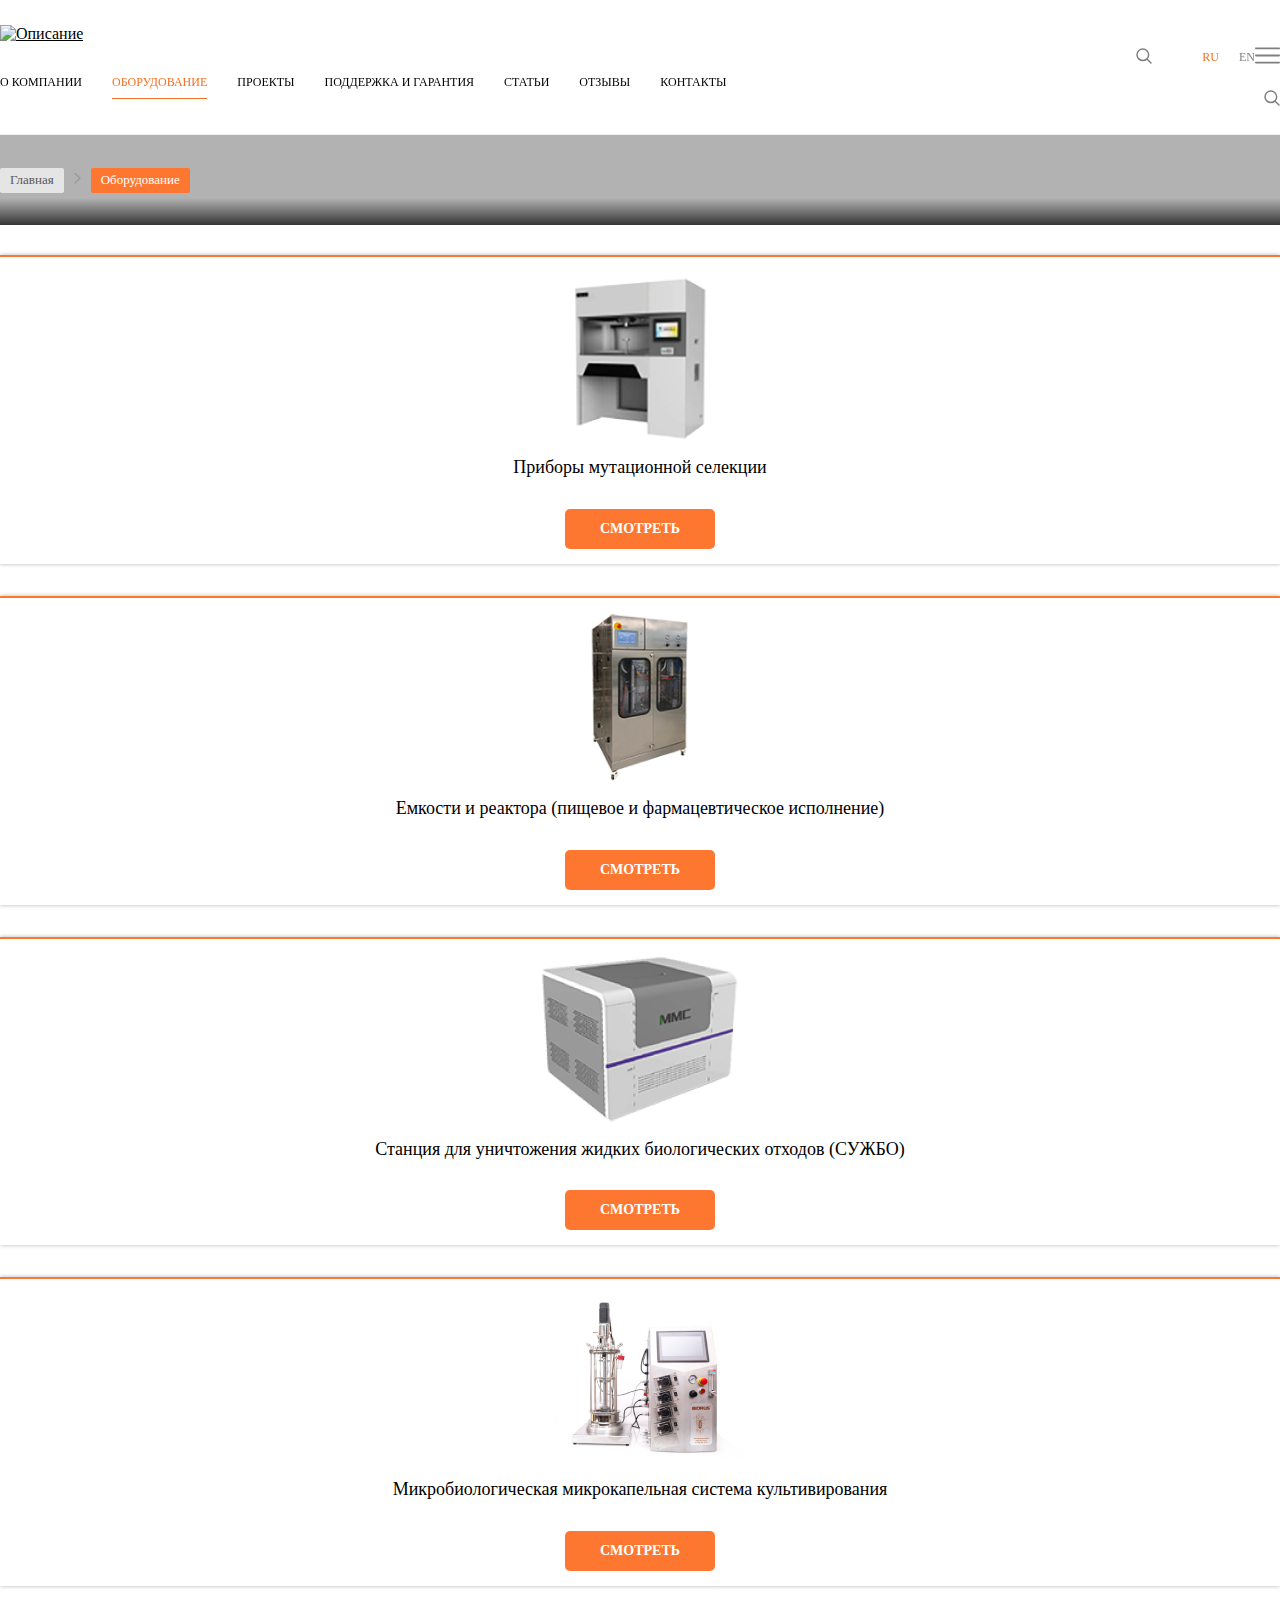
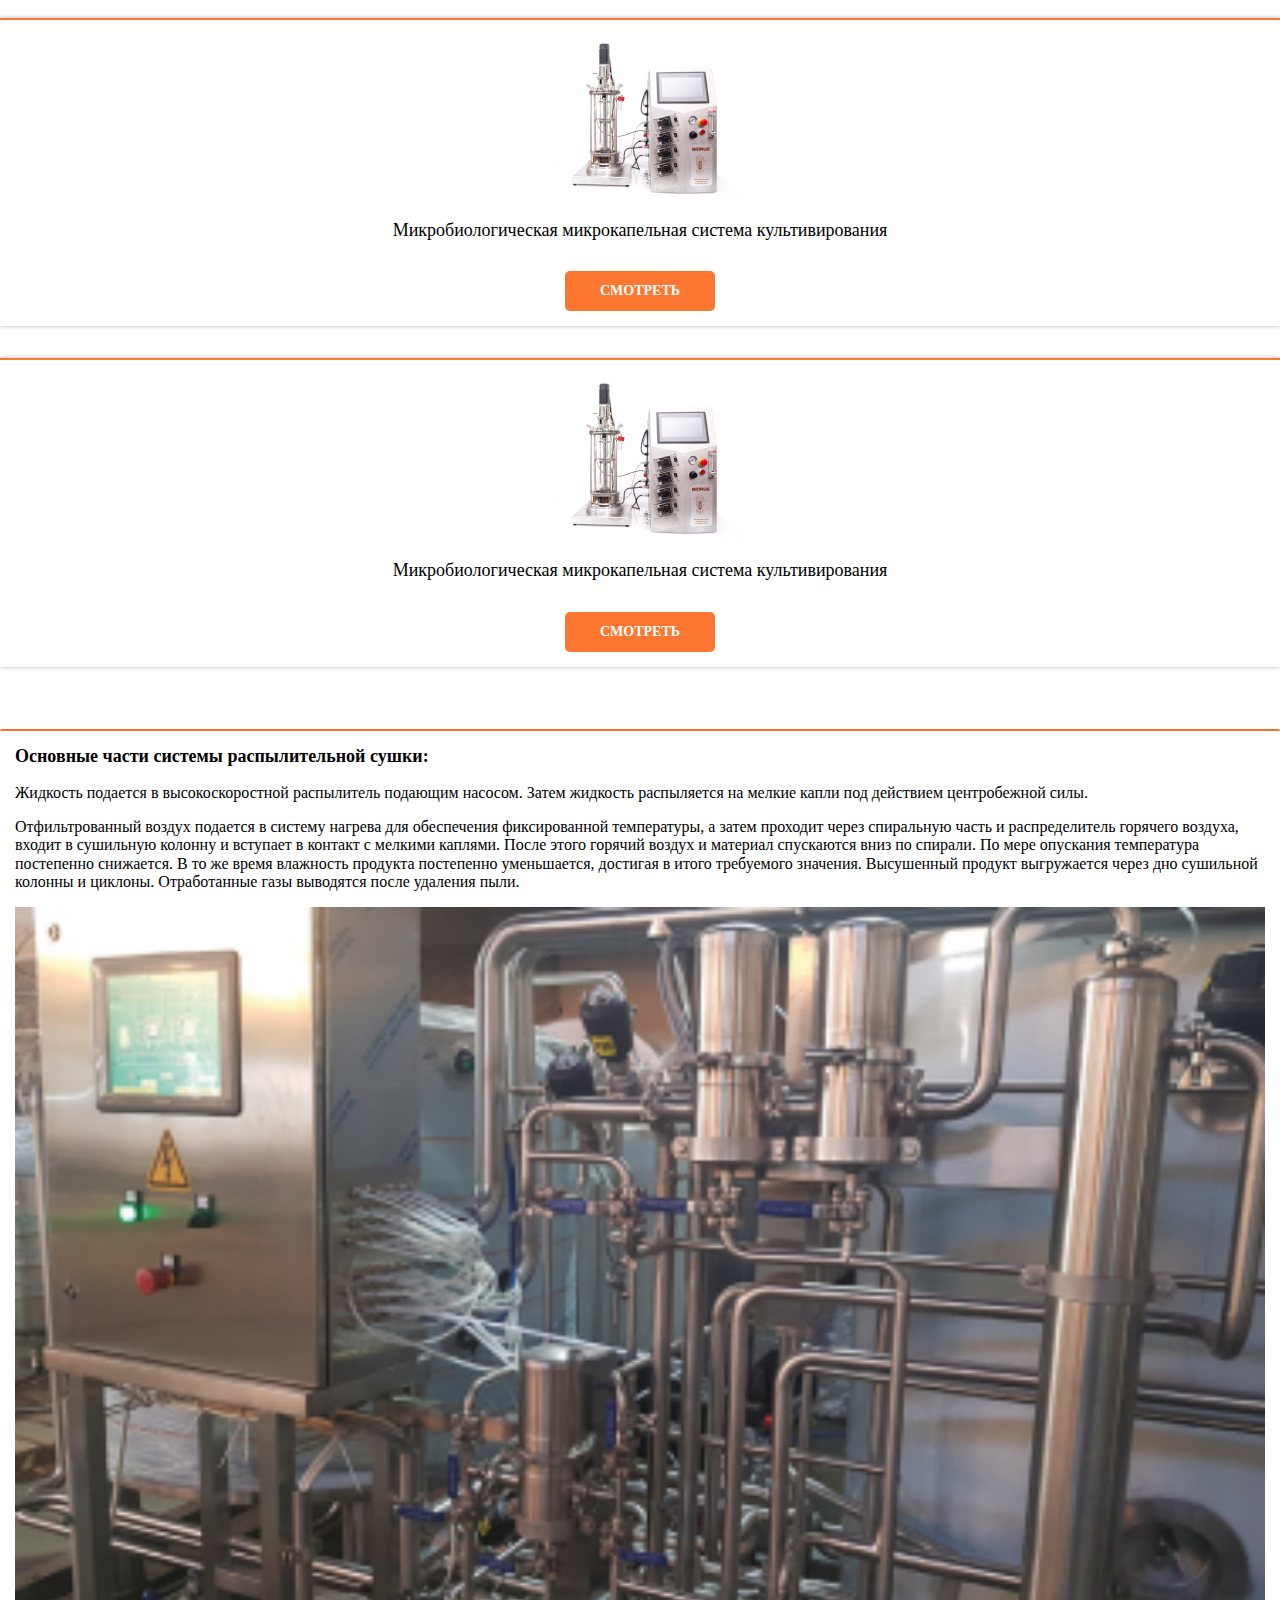
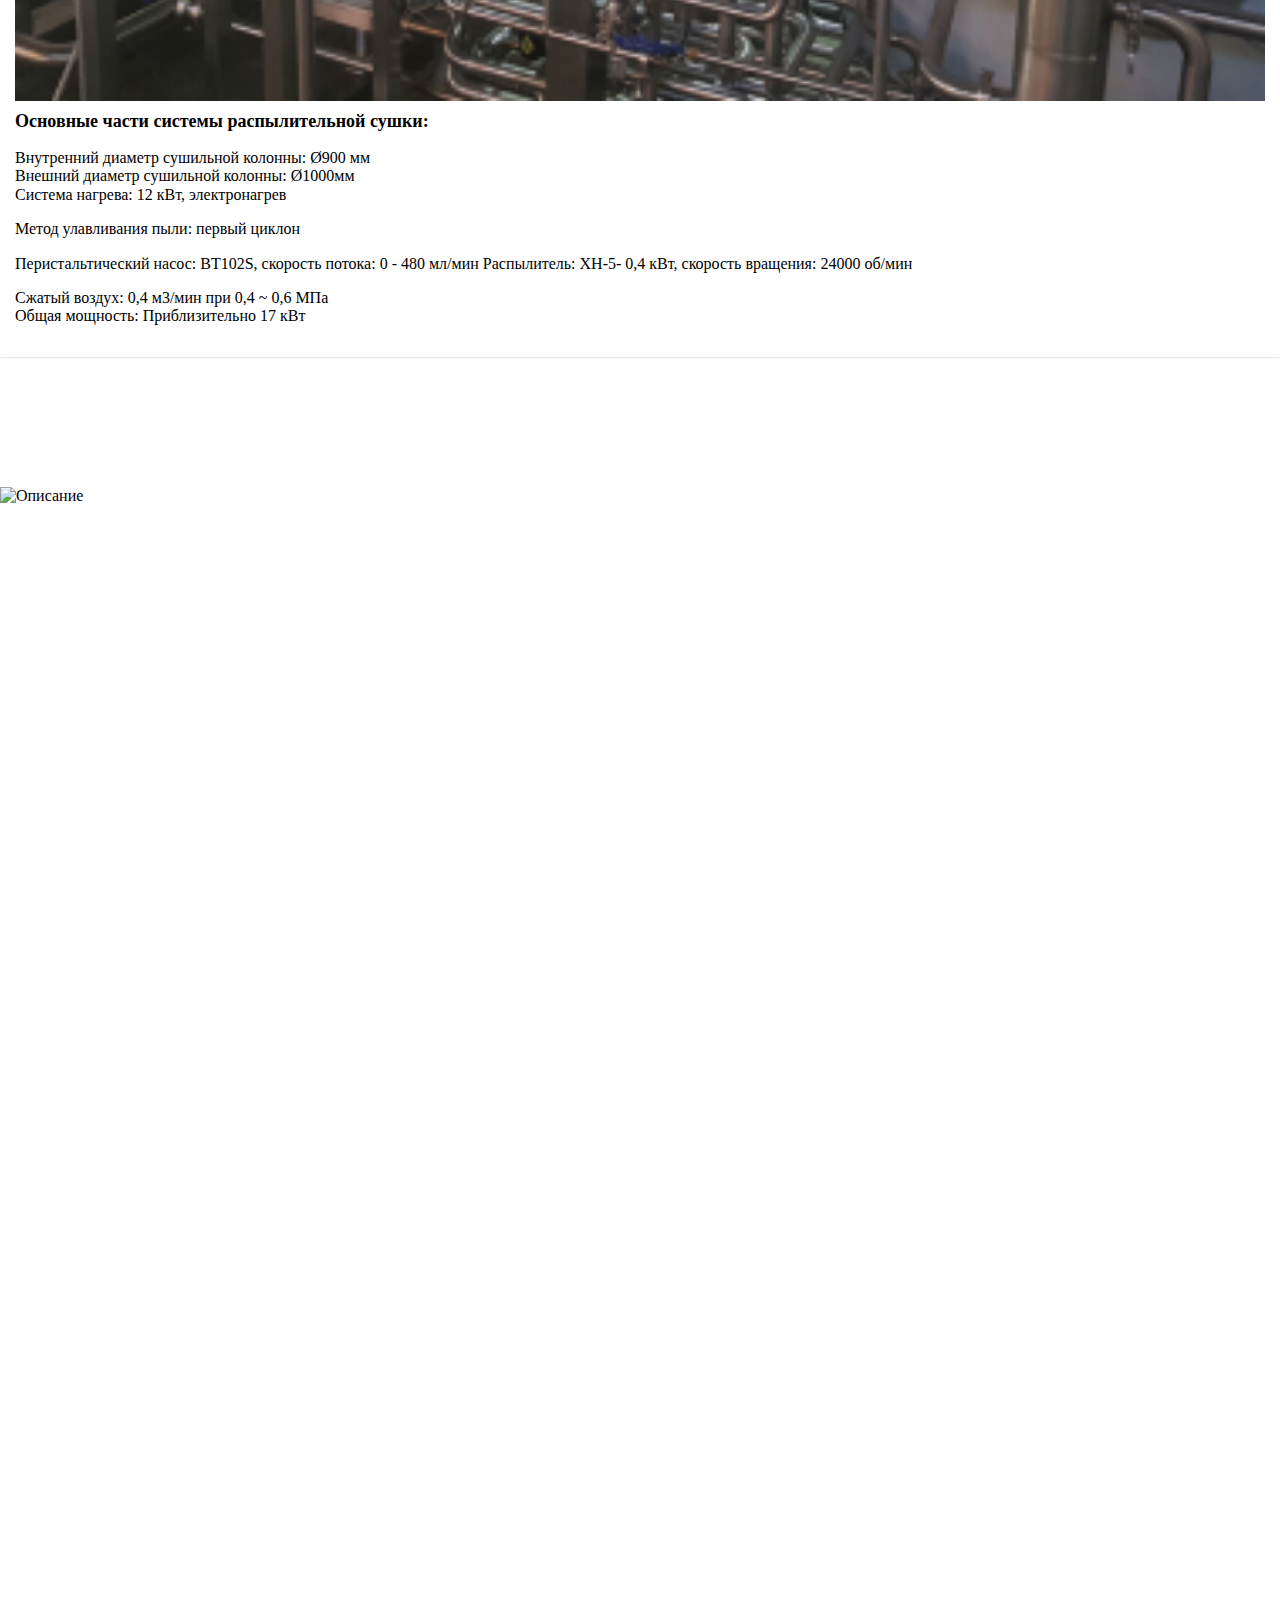
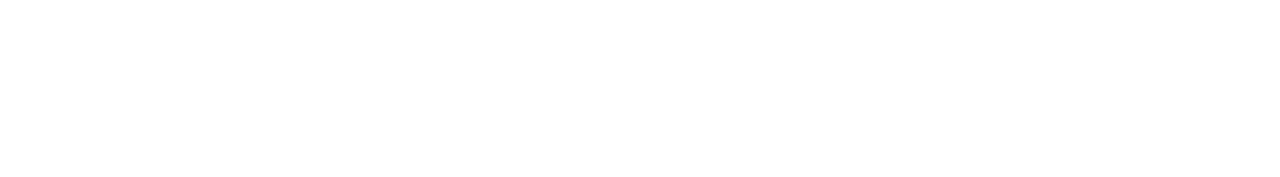
==== catalog.html @ 102cbcf1 "add 2 pages" ====
<!DOCTYPE html>
<html lang="ru">

<head>
	<title>Емкости и реактора (пищевое и фармацевтическое исполнение) купить в Москве</title>
	<meta charset="UTF-8">
	<meta name="viewport" content="width=device-width, initial-scale=1">
	<meta http-equiv="X-UA-Compatible" content="ie=edge">
	<meta name="description"
		content="Купить емкости и реактора. Заводская гарантия 36 месяцев. Цены ниже европейских аналогов на 40%">
	<meta name="format-detection" content="telephone=no">
	<link rel="shortcut icon" href="https://bio-rus.ru/assets/template/img/favicon.ico" type="image/x-icons">
	<meta property="og:title" content="Емкости и реактора (пищевое и фармацевтическое исполнение) купить в Москве" />
	<meta property="og:description"
		content="Купить емкости и реактора. Заводская гарантия 36 месяцев. Цены ниже европейских аналогов на 40%" />
	<meta property="og:type" content="article" />
	<meta property="og:url" content="oborudovanie/emkosti-pishhevoe-i-farmaczevticheskoe-ispolnenie.html" />
	<meta property="og:image" content="емкости.jpg" />
	<link rel="preconnect" href="https://fonts.gstatic.com">
	<link
		href="https://fonts.googleapis.com/css2?family=Roboto:ital,wght@0,100;0,300;0,400;0,500;0,700;0,900;1,400;1,500;1,700&display=swap"
		rel="stylesheet">
	<link href="https://bio-rus.ru/assets/template/css/grid.css" rel="stylesheet">

	<!-- Это закинуть вместо исходника -->
	<link href="style/main.css" rel="stylesheet">

	<!-- Добавленный стиль -->
	<link href="style/slick.css" rel="stylesheet">
	<!-- Добавленный стиль -->

	<link rel="stylesheet" href="https://bio-rus.ru/assets/components/msearch2/css/web/default.css" type="text/css" />
	<link rel="stylesheet" href="https://bio-rus.ru/assets/components/pdotools/css/pdopage.min.css" type="text/css" />
	<link rel="stylesheet" href="https://bio-rus.ru/assets/components/resvideogallery/theme/base/css/main.min.css"
		type="text/css" />
</head>

<body>
	<header class="header ">
		<div class="container">
			<div class="row align-items-center">
				<div class="col-6 col-xl-2">
					<a href="/" class="logo">
						<img src="https://bio-rus.ru/assets/template/img/logo.png" alt="Описание">
					</a>
				</div>
				<!-- Begin mobile -->
				<div class="col-6 d-xl-none">
					<div class="header__options">
						<button type="button" class="search-btn">
							<svg width="16" height="16" viewBox="0 0 16 16" fill="none">
								<path fill-rule="evenodd" clip-rule="evenodd"
									d="M1.70484 9.85941C3.97795 12.1146 7.66515 12.1146 9.93826 9.85941C12.2114 7.60478 12.2114 3.94662 9.93826 1.69141C7.66515 -0.563804 3.97795 -0.563804 1.70484 1.69141C-0.568279 3.94662 -0.568279 7.60478 1.70484 9.85941ZM14 14L9.88239 9.91425L14 14Z"
									transform="translate(1 1)" stroke="#808080" stroke-width="1.5" stroke-linecap="round"
									stroke-linejoin="round" />
							</svg>
						</button>
						<div class="lang header__lang">
							<a href="#" class="lang__item lang__item_active">ru</a>
							<a href="#" class="lang__item">en</a>
						</div>
						<button type="button" class="mobile-btn">
							<svg viewBox="0 0 53 53" width="25px" height="25px">
								<path d="M2,13.5h49c1.104,0,2-0.896,2-2s-0.896-2-2-2H2c-1.104,0-2,0.896-2,2S0.896,13.5,2,13.5z"
									fill="#808080" />
								<path d="M2,28.5h49c1.104,0,2-0.896,2-2s-0.896-2-2-2H2c-1.104,0-2,0.896-2,2S0.896,28.5,2,28.5z"
									fill="#808080" />
								<path d="M2,43.5h49c1.104,0,2-0.896,2-2s-0.896-2-2-2H2c-1.104,0-2,0.896-2,2S0.896,43.5,2,43.5z"
									fill="#808080" />
							</svg>
						</button>
					</div>
				</div>
				<!-- End mobile -->
				<div class="col-12 col-xl-8">
					<nav class="menu menu">
						<div class="menu__item">
							<a href="o-kompanii.html" class="menu__link first">О компании</a>
						</div>
						<div class="menu__item has-children">
							<a href="oborudovanie/" class="menu__link menu__link_active ">Оборудование</a>
							<div class="sub-menu">
								<div class="sub-menu__grid"><a href="oborudovanie/pribory-mutacionnoy-selekcii.html"
										class="sub-menu__link">Приборы мутационной селекции</a><a
										href="oborudovanie/emkosti-pishhevoe-i-farmaczevticheskoe-ispolnenie.html"
										class="sub-menu__link">Емкости и реактора (пищевое и фармацевтическое исполнение)</a><a
										href="oborudovanie/stanciya-dlya-unichtozheniya-zhidkih-biologicheskih-othodov-suzhbo.html"
										class="sub-menu__link">Станция для уничтожения жидких биологических отходов (СУЖБО)</a><a
										href="oborudovanie/mikrobiologicheskaya-mikrokapelnaya-sistema-kultivirovaniya.html"
										class="sub-menu__link">Микробиологическая микрокапельная система культивирования</a><a
										href="oborudovanie/gomogenizatory-vysokogo-davleniya.html" class="sub-menu__link">Гомогенизаторы
										высокого давления</a><a href="oborudovanie/shejkeryi-termostatyi/"
										class="sub-menu__link">Шейкеры-термостаты</a><a
										href="oborudovanie/sterilizatoryi-parovyie-avtoklavyi/" class="sub-menu__link">Паровые
										стерилизаторы. Автоклавы</a><a href="oborudovanie/protochnyie-czentrifugi/"
										class="sub-menu__link">Проточная центрифуга и сепараторы</a><a
										href="oborudovanie/fermenteryi-i-bioreaktoryi/" class="sub-menu__link">Ферментеры</a><a
										href="oborudovanie/filtraczionnyie-ustanovki(-mikro-i-ultra-)/"
										class="sub-menu__link">Фильтрационные установки (микро- и ультра-)</a><a
										href="oborudovanie/pishhevyie-liofilizatoryi/" class="sub-menu__link">Пищевые лиофилизаторы</a><a
										href="oborudovanie/liofilnyie-sushilki-(laboratornyie-i-promyishlennyie)/"
										class="sub-menu__link">Лиофильные сушилки (лабораторные и промышленные)</a><a
										href="oborudovanie/raspyilitelnyie-sushilki/" class="sub-menu__link">Распылительные сушилки</a><a
										href="oborudovanie/sushilka-barabannaya/" class="sub-menu__link">Вакуумная низкотемпературная
										барабанная сушилка</a><a href="oborudovanie/mobilnyie-sip-mojki-i-sip-stanczii/"
										class="sub-menu__link">Мобильные сип-мойки и сип-станции</a><a
										href="oborudovanie/pishhevyie-domashnie-liofilnyie-sushki.html" class="sub-menu__link">Пищевые
										домашние лиофильные сушки</a><a href="oborudovanie/vysokoskorostnye-centrifugi-koki-holdings.html"
										class="sub-menu__link">Высокоскоростные центрифуги Koki Holdings (HITACHI) (Япония)</a></div>
							</div>
						</div>
						<div class="menu__item has-children">
							<a href="proektyi/" class="menu__link  ">Проекты</a>
							<div class="sub-menu">
								<div class="sub-menu__grid"><a href="proektyi/czentrifugi/" class="sub-menu__link">Центрифуги и
										сепараторы</a><a href="proektyi/liofilnyie-sushilki/" class="sub-menu__link">Лиофильные
										сушилки</a><a href="proektyi/fermenteryi-i-bioreaktoryi/" class="sub-menu__link">Ферментеры и
										биореакторы</a><a href="proektyi/raspyilitelnyij-sushilki/" class="sub-menu__link">Распылительные
										сушилки</a></div>
							</div>
						</div>
						<div class="menu__item has-children">
							<a href="podderzhka-i-garantiya/servisnyie-czentryi.html" class="menu__link  ">Поддержка и гарантия</a>
							<div class="sub-menu">
								<div class="sub-menu__grid"><a href="podderzhka-i-garantiya/servisnyie-czentryi.html"
										class="sub-menu__link">Сервисные центры</a><a href="podderzhka-i-garantiya/video-instrukczii.html"
										class="sub-menu__link">Видео инструкции</a><a
										href="podderzhka-i-garantiya/oborudovanie-dlya-test-drajva/" class="sub-menu__link">Оборудование для
										испытаний</a></div>
							</div>
						</div>
						<div class="menu__item">
							<a href="stati/" class="menu__link">Статьи</a>
						</div>
						<div class="menu__item">
							<a href="otzyivyi.html" class="menu__link">Отзывы</a>
						</div>
						<div class="menu__item">
							<a href="kontaktyi.html" class="menu__link last">Контакты</a>
						</div>
					</nav>
				</div>
				<div class="d-none d-xl-block col-xl-2">
					<div class="header__options">
						<button type="button" class="search-btn">
							<svg width="16" height="16" viewBox="0 0 16 16" fill="none">
								<path fill-rule="evenodd" clip-rule="evenodd"
									d="M1.70484 9.85941C3.97795 12.1146 7.66515 12.1146 9.93826 9.85941C12.2114 7.60478 12.2114 3.94662 9.93826 1.69141C7.66515 -0.563804 3.97795 -0.563804 1.70484 1.69141C-0.568279 3.94662 -0.568279 7.60478 1.70484 9.85941ZM14 14L9.88239 9.91425L14 14Z"
									transform="translate(1 1)" stroke="#808080" stroke-width="1.5" stroke-linecap="round"
									stroke-linejoin="round" />
							</svg>
						</button>

					</div>
				</div>
			</div>
		</div>
	</header>

	<div class="search ">
		<div class="container">
			<div class="row">
				<div class="col-12">
					<form data-key="aef03df1dbec4ffedb7a3b3361321a8b85322045" action="poisk.html" method="get"
						class="search-form search__grid msearch2" id="mse2_form">
						<input class="search__input" type="text" name="query" value="" placeholder="Поиск по материалам сайта">
						<button type="submit" class="btn search__btn">Найти</button>
					</form>
				</div>
			</div>
		</div>
	</div>



	<main class="main">
		<!-- Хлебные крошки -->
		<div class="main__header effect"
			style="background: url(https://bio-rus.ru/assets/template/img/sample-main.jpg) no-repeat center center; background-size: cover;">
			<div class="container">
				<div class="breadcrumbs__grid"><a class="breadcrumbs__item breadcrumbs__link" href="/">Главная</a>

					<p class="breadcrumbs__item breadcrumbs__separator"> <svg width="7" height="12" viewBox="0 0 7 12"
							fill="none">
							<path d="M0 9.5L5 4.75L0 0" transform="translate(1 1.5)" stroke="#979797" stroke-width="1.2"
								stroke-linecap="round" stroke-linejoin="round" /> </svg> </p>
					<p class="breadcrumbs__item breadcrumbs__text">Оборудование
					</p>
				</div>
			</div>
		</div>
		<!-- Хлебные крошки -->


		<div class="block">
			<div class="container">
				<div class="row">

					<div class="item-wrap col-12 col-md-6 col-lg-4  col-xl-3">
						<div class="card">
							<div class="card__img-wrap">
								<img src="img/card-1.png" alt="">
							</div>
							<div class="card__desc">
								<h3 class="card__title">Приборы мутационной селекции</h3>
							</div>

							<a class="card__btn btn-orange" href="/">Смотреть</a>
						</div>
					</div>
					<div class="item-wrap col-12 col-md-6 col-lg-4  col-xl-3">
						<div class="card">
							<div class="card__img-wrap">
								<img src="img/card-2.png" alt="">
							</div>
							<div class="card__desc">
								<h3 class="card__title">Емкости и реактора (пищевое и фармацевтическое исполнение)</h3>
							</div>
							<a class="card__btn btn-orange" href="/">Смотреть</a>
						</div>
					</div>
					<div class="item-wrap col-12 col-md-6 col-lg-4  col-xl-3">
						<div class="card">
							<div class="card__img-wrap">
								<img src="img/card-3.png" alt="">
							</div>
							<div class="card__desc">
								<h3 class="card__title">Станция для уничтожения жидких биологических отходов (СУЖБО)</h3>
							</div>
							<a class="card__btn btn-orange" href="/">Смотреть</a>
						</div>
					</div>
					<div class="item-wrap col-12 col-md-6 col-lg-4  col-xl-3">
						<div class="card">
							<div class="card__img-wrap">
								<img src="img/card-4.jpg" alt="">
							</div>
							<div class="card__desc">
								<h3 class="card__title">Микробиологическая микрокапельная система культивирования</h3>
							</div>
							<a class="card__btn btn-orange" href="/">Смотреть</a>
						</div>
					</div>
					<div class="item-wrap col-12 col-md-6 col-lg-4  col-xl-3">
						<div class="card">
							<div class="card__img-wrap">
								<img src="img/card-4.jpg" alt="">
							</div>
							<div class="card__desc">
								<h3 class="card__title">Микробиологическая микрокапельная система культивирования</h3>
							</div>
							<a class="card__btn btn-orange" href="/">Смотреть</a>
						</div>
					</div>
					<div class="item-wrap col-12 col-md-6 col-lg-4  col-xl-3">
						<div class="card">
							<div class="card__img-wrap">
								<img src="img/card-4.jpg" alt="">
							</div>
							<div class="card__desc">
								<h3 class="card__title">Микробиологическая микрокапельная система культивирования</h3>
							</div>
							<a class="card__btn btn-orange" href="/">Смотреть</a>
						</div>
					</div>
				</div>
			</div>
		</div>


		<div class="block">
			<div class="container">
				<div class="about__grid">
					<div class="about__grid-cont">
						<h3 class="h3">Основные части системы распылительной сушки:</h3>
						<p>Жидкость подается в высокоскоростной распылитель подающим насосом. Затем жидкость распыляется на мелкие
							капли под действием центробежной силы.</p>

						<p>Отфильтрованный воздух подается в систему нагрева для обеспечения фиксированной температуры, а затем
							проходит через спиральную часть и распределитель горячего воздуха, входит в сушильную колонну и вступает
							в контакт с мелкими каплями. После этого горячий воздух и материал спускаются вниз по спирали. По мере
							опускания температура постепенно снижается. В то же время влажность продукта постепенно уменьшается,
							достигая в итого требуемого значения. Высушенный продукт выгружается через дно сушильной колонны и
							циклоны. Отработанные газы выводятся после удаления пыли.</p>

						<div class="text-row row">
							<div class="col-12 col-lg-4">
								<img src="img/desc.jpg" alt="" width="100%">
							</div>
							<div class="col-12 col-lg-8">
								<h3 class="h3">Основные части системы распылительной сушки:</h3>

								<p> Внутренний диаметр сушильной колонны: Ø900 мм<br>
									Внешний диаметр сушильной колонны: Ø1000мм<br>
									Система нагрева: 12 кВт, электронагрев</p>

								<p>Метод улавливания пыли: первый циклон</p>

								<p>Перистальтический насос: BT102S, скорость потока: 0 - 480 мл/мин Распылитель: XН-5- 0,4 кВт,
									скорость
									вращения: 24000 об/мин</p>

								<p>Сжатый воздух: 0,4 м3/мин при 0,4 ~ 0,6 МПа<br>
									Общая мощность: Приблизительно 17 кВт</p>
							</div>
						</div>
					</div>
				</div>
			</div>
		</div>

	</main>

	<footer class="footer">
		<div class="footer__top">
			<div class="container">
				<div class="row">
					<div class="col-12 col-lg-6">
						<img src="https://bio-rus.ru/assets/template/img/logo.png" alt="Описание">
						<p class="footer__label">Осуществляем поставки оборудования по России и СНГ</p>
						<nav class="footer-menu">
							<div class="footer-menu__item">
								<a href="otzyivyi.html" class="footer-menu__link link">Отзывы</a>
								<a href="o-kompanii.html" class="footer-menu__link link">О компании</a>
								<a href="oborudovanie/" class="footer-menu__link link">Оборудование</a>
								<a href="proektyi/" class="footer-menu__link link">Проекты</a>
								<a href="stati/" class="footer-menu__link link">Статьи</a>

							</div>
							<div class="footer-menu__item">
								<a href="podderzhka-i-garantiya/servisnyie-czentryi.html" class="footer-menu__link link">Сервисные
									центры</a>
								<a href="podderzhka-i-garantiya/video-instrukczii.html" class="footer-menu__link link">Видео
									инструкции</a>
								<a href="podderzhka-i-garantiya/oborudovanie-dlya-test-drajva/"
									class="footer-menu__link link">Оборудование для испытаний</a>
								<a href="novosti/" class="footer-menu__link link">Новости</a>
								<a href="kontaktyi.html" class="footer-menu__link link">Контакты</a>
							</div>
						</nav>
					</div>
					<div class="col-12 offset-lg-1 col-lg-5">
						<div class="row">
							<div class="col-12 col-sm-6">
								<div class="footer__section">
									<p class="footer__section-title">
										<strong>BIORUS® в Москве</strong>
									</p>
									<div class="footer__section-wrapper">
										<a href="tel:74955436908" class="link">+7(495) 543-69-08</a>
										<a href="tel:74993222051" class="link">+7(499) 322-20-51</a>
										<p>Адрес: ул. Дорожная 60Б, офис 333 А</p>
									</div>
								</div>
								<div class="footer__section">
									<p class="footer__section-title">
										<strong>BIORUS® в Санкт-Петербурге</strong>
									</p>
									<div class="footer__section-wrapper">
										<a href="tel:78124072667" class="link">+7(812) 407-26-67</a>
									</div>
								</div>
								<div class="footer__section">
									<p class="footer__section-title">
										<strong>BIORUS® в Новосибирске</strong>
									</p>
									<div class="footer__section-wrapper">
										<a href="tel:73833830246" class="link">+7(383) 383-02-46</a>
									</div>
								</div>
								<div class="footer__section">
									<p class="footer__section-title">
										<strong>BIORUS® в Красноярске</strong>
									</p>
									<div class="footer__section-wrapper">
										<a href="tel:73912287037" class="link">+7(391) 228-70-378</a>
									</div>
								</div>
								<div class="footer__section">
									<p class="footer__section-title">
										<strong>BIORUS® в Саранске</strong>
									</p>
									<div class="footer__section-wrapper">
										<a href="tel:73833830246" class="link">+7(926) 573-55-88</a>
									</div>
								</div>
								<div class="footer__section">
									<p class="footer__section-title">
										<strong>BIORUS® в Казахстане</strong>
									</p>
									<div class="footer__section-wrapper">
										<a href="tel:73833830246" class="link">+7(701) 220-09-69</a>
									</div>
								</div>
							</div>
							<div class="col-12 col-sm-6">
								<div class="footer__section">
									<p class="footer__section-title">
										<strong>BIORUS® Европейский офис и Сервисный центр</strong>
									</p>
									<div class="footer__section-wrapper">
										<a href="tel:74955436908" class="link">+358 9 2218214</a>
										<a href="tel:74993222051" class="link">+358 9 2218213</a>
										<p>Finland, 02430 Masala, Salmitie 3</p>
									</div>
								</div>
								<div class="footer__section">
									<p class="footer__section-title">
										<strong>BIORUS® в Минске</strong>
									</p>
									<div class="footer__section-wrapper">
										<a href="tel:73833830246" class="link">+375(44) 799-20-56</a>
									</div>
								</div>
								<div class="footer__section">
									<p class="footer__section-title">
										<strong>Email:</strong>
									</p>
									<div class="footer__section-wrapper">
										<a href="/cdn-cgi/l/email-protection#5b32353d341b39323476292e2875292e" class="link"><span
												class="__cf_email__"
												data-cfemail="2b42454d446b49424406595e5805595e">[email&#160;protected]</span></a>
										<a href="/cdn-cgi/l/email-protection#43272a312620372c3103212a2c6e3136306d3136" class="link"><span
												class="__cf_email__"
												data-cfemail="8ce8e5fee9eff8e3fecceee5e3a1fef9ffa2fef9">[email&#160;protected]</span></a>
										<a href="/cdn-cgi/l/email-protection#711f1e071e0218131803021a3113181e5c0304025f0304"
											class="link"><span class="__cf_email__"
												data-cfemail="6c02031a031f050e051e1f072c0e0503411e191f421e19">[email&#160;protected]</span></a>
									</div>
								</div>
								<div class="footer__section">
									<p class="footer__section-title">
										<strong>Руководитель:</strong>
									</p>
									<div class="footer__section-wrapper">
										<p>Яковлев Роман Борисович</p>
										<a href="tel:79037526666" class="link">+7(903) 752-66-66</a>
									</div>
								</div>
								<div class="footer__section">
									<p class="footer__section-title">
										<strong>Наши проекты:</strong>
									</p>
									<div class="footer__section-wrapper">
										<a href="http://ферментер.рф" class="link">www.ферментер.рф</a>
										<a href="http://biorusprom.ru" class="link">biorusprom.ru</a>
									</div>
								</div>
								<div class="footer__section">
									<p class="footer__section-title">
										<strong>Наш инстаграмм:</strong>
									</p>
									<div class="footer__section-wrapper">
										<a rel="noopener" href="https://www.instagram.com/biorus_russia/" target="_blank"
											aria-label="Перейти в Instagram"><svg version="1.1" width="22" height="22"
												xmlns="http://www.w3.org/2000/svg" xmlns:xlink="http://www.w3.org/1999/xlink" x="0px" y="0px"
												viewBox="0 0 56.7 56.7" enable-background="new 0 0 56.7 56.7" xml:space="preserve">
												<g fill="#FFFFFF">
													<path d="M28.2,16.7c-7,0-12.8,5.7-12.8,12.8s5.7,12.8,12.8,12.8S41,36.5,41,29.5S35.2,16.7,28.2,16.7z M28.2,37.7
        c-4.5,0-8.2-3.7-8.2-8.2s3.7-8.2,8.2-8.2s8.2,3.7,8.2,8.2S32.7,37.7,28.2,37.7z"></path>
													<circle cx="41.5" cy="16.4" r="2.9"></circle>
													<path d="M49,8.9c-2.6-2.7-6.3-4.1-10.5-4.1H17.9c-8.7,0-14.5,5.8-14.5,14.5v20.5c0,4.3,1.4,8,4.2,10.7c2.7,2.6,6.3,3.9,10.4,3.9
        h20.4c4.3,0,7.9-1.4,10.5-3.9c2.7-2.6,4.1-6.3,4.1-10.6V19.3C53,15.1,51.6,11.5,49,8.9z M48.6,39.9c0,3.1-1.1,5.6-2.9,7.3
        s-4.3,2.6-7.3,2.6H18c-3,0-5.5-0.9-7.3-2.6C8.9,45.4,8,42.9,8,39.8V19.3c0-3,0.9-5.5,2.7-7.3c1.7-1.7,4.3-2.6,7.3-2.6h20.6
        c3,0,5.5,0.9,7.3,2.7c1.7,1.8,2.7,4.3,2.7,7.2V39.9L48.6,39.9z"></path>
												</g>
											</svg></a>
									</div>
								</div>
							</div>
						</div>
					</div>
				</div>
			</div>
		</div>
		<div class="footer__bottom">
			<div class="container">
				<div class="row align-items-center">
					<div class="col-6">
						<p class="copyright">ООО «Биорус» 2018</p>
					</div>
					<div class="col-6">

					</div>
				</div>
			</div>
		</div>
	</footer>



	<div class="remodal" data-remodal-id="forgot-password">
		<button data-remodal-action="close" class="remodal-close">
			<svg width="10" height="10" viewBox="0 0 10 10" fill="none">
				<path fill-rule="evenodd" clip-rule="evenodd"
					d="M5 4.375L9.375 0L10 0.625L5.625 5L10 9.375L9.375 10L5 5.625L0.625 10L0 9.375L4.375 5L0 0.625L0.625 0L5 4.375Z"
					fill="#666666" />
			</svg>
		</button>
		<div class="remodal__grid">
			<header class="remodal__header">
				<p class="remodal__title">Восстановить пароль</p>
			</header>
			<div class="remodal__content">
				<form class="form remodal__form">
					<div class="form__container">
						<input type="email" name="email" class="form__input" placeholder="Введите E-mail указанный при регистрации">
					</div>
					<button type="submit" data-remodal-target="change-password" class="btn form__btn">Отправить новый пароль на
						E-mail</button>
				</form>
			</div>
		</div>
	</div>


	<script data-cfasync="false" src="https://bio-rus.ru/cdn-cgi/scripts/5c5dd728/cloudflare-static/email-decode.min.js">
	</script>
	<script src="https://bio-rus.ru/assets/template/js/plugins.js"></script>
	<script type="text/javascript" src="https://bio-rus.ru/assets/components/pdotools/js/pdopage.min.js"></script>

	<script type="text/javascript" src="https://bio-rus.ru/assets/components/ms2gallery/js/web/default.js"></script>
	<script type="text/javascript" src="https://bio-rus.ru/assets/components/resvideogallery/theme/base/js/main.min.js">
	</script>

	<script>
		$(document).ready(function () {
			$('.slider__grid').slick({
				slidesToShow: 1,
				arrows: false,
				dots: true,
				appendDots: $('.slider__dots')
			});


			$('.search-btn').on('click', function () {
				$(this).toggleClass('search-btn_active');
				$('.search').slideToggle();
			});

			$('.tabs__item').on('click', function () {
				$('.tabs__item').removeClass('tabs__item_active');
				$(this).addClass('tabs__item_active');
				var index = $('.tabs__item').index($(this));
				$('.tabs__section').removeClass('tabs__section_active');
				$('.tabs__section').eq(index).addClass('tabs__section_active');
			});

			$('.mobile-btn').on('click', function () {
				$('.menu').toggleClass('menu_opened');
			});

			if (window.innerWidth <= 991) {
				$('.touchevents .has-children > a').on('click', function (e) {
					e.preventDefault();
					$(this).next().toggleClass('sub-menu_opened').slideToggle();
					$(this).parent().toggleClass('has-children_active');
				});
			}



		});
	</script>

	<!-- Добавленные скрипты -->
	<script src="js/slick.js"></script>
	<script src="js/sliders.js"></script>
	<script src="js/added.js"></script>
	<!-- Добавленные скрипты -->

</body>

</html>
---- style/main.css ----
@charset "UTF-8";

html {
	font-family: sans-serif;
	/* 1 */
	line-height: 1.15;
	/* 2 */
	-ms-text-size-adjust: 100%;
	/* 3 */
	-webkit-text-size-adjust: 100%;
	/* 3 */
}


/* Переместить в grid.css  */

@media (min-width: 1470px) {
	.container {
		max-width: 1440px;
	}
}

/* Переместить в grid.css  */

body {
	margin: 0;
}

.visually-hidden:not(:focus):not(:active),
input[type="checkbox"].visually-hidden,
input[type="radio"].visually-hidden {
	position: absolute;
	width: 1px;
	height: 1px;
	margin: -1px;
	border: 0;
	padding: 0;
	white-space: nowrap;
	clip: rect(0 0 0 0);
	overflow: hidden;
}

/**
 * Add the correct display in IE 9-.
 */
article,
aside,
footer,
header,
nav,
section {
	display: block;
}

/**
 * Correct the font size and margin on `h1` elements within `section` and
 * `article` contexts in Chrome, Firefox, and Safari.
 */
h1,
h2,
h3,
h4,
h5 {
	font-size: 2em;
	margin: 0.67em 0;
}

.h3 {
	font-weight: 700;
	font-size: 18px;
	line-height: 1.2;
}

/* Grouping content
   ========================================================================== */
/**
 * Add the correct display in IE 9-.
 * 1. Add the correct display in IE.
 */
figcaption,
figure,
main {
	/* 1 */
	display: block;
}

/**
 * Add the correct margin in IE 8.
 */
figure {
	margin: 1em 40px;
}

/**
 * 1. Add the correct box sizing in Firefox.
 * 2. Show the overflow in Edge and IE.
 */
hr {
	box-sizing: content-box;
	/* 1 */
	height: 0;
	/* 1 */
	overflow: visible;
	/* 2 */
}

/**
 * 1. Correct the inheritance and scaling of font size in all browsers.
 * 2. Correct the odd `em` font sizing in all browsers.
 */
pre {
	font-family: monospace, monospace;
	/* 1 */
	font-size: 1em;
	/* 2 */
}

/* Text-level semantics
   ========================================================================== */
/**
 * 1. Remove the gray background on active links in IE 10.
 * 2. Remove gaps in links underline in iOS 8+ and Safari 8+.
 */
a {
	background-color: transparent;
	/* 1 */
	-webkit-text-decoration-skip: objects;
	/* 2 */
}

/**
 * Remove the outline on focused links when they are also active or hovered
 * in all browsers (opinionated).
 */
a:active,
a:hover {
	outline-width: 0;
}

/**
 * 1. Remove the bottom border in Firefox 39-.
 * 2. Add the correct text decoration in Chrome, Edge, IE, Opera, and Safari.
 */
abbr[title] {
	border-bottom: none;
	/* 1 */
	text-decoration: underline;
	/* 2 */
	text-decoration: underline dotted;
	/* 2 */
}

/**
 * Prevent the duplicate application of `bolder` by the next rule in Safari 6.
 */
b,
strong {
	font-weight: inherit;
}

/**
 * Add the correct font weight in Chrome, Edge, and Safari.
 */
b,
strong {
	font-weight: bolder;
}

/**
 * 1. Correct the inheritance and scaling of font size in all browsers.
 * 2. Correct the odd `em` font sizing in all browsers.
 */
code,
kbd,
samp {
	font-family: monospace, monospace;
	/* 1 */
	font-size: 1em;
	/* 2 */
}

/**
 * Add the correct font style in Android 4.3-.
 */
dfn {
	font-style: italic;
}

/**
 * Add the correct background and color in IE 9-.
 */
mark {
	background-color: #ff0;
	color: #000;
}

/**
 * Add the correct font size in all browsers.
 */
small {
	font-size: 80%;
}

/**
 * Prevent `sub` and `sup` elements from affecting the line height in
 * all browsers.
 */
sub,
sup {
	font-size: 75%;
	line-height: 0;
	position: relative;
	vertical-align: baseline;
}

sub {
	bottom: -0.25em;
}

sup {
	top: -0.5em;
}

.mb-0 {
	margin-bottom: 0;
}

/* Embedded content
   ========================================================================== */
/**
 * Add the correct display in IE 9-.
 */
audio,
video {
	display: inline-block;
}

/**
 * Add the correct display in iOS 4-7.
 */
audio:not([controls]) {
	display: none;
	height: 0;
}

/**
 * Remove the border on images inside links in IE 10-.
 */
img {
	border-style: none;
}

/**
 * Hide the overflow in IE.
 */
svg:not(:root) {
	overflow: hidden;
}

/* Forms
   ========================================================================== */
/**
 * 1. Change the font styles in all browsers (opinionated).
 * 2. Remove the margin in Firefox and Safari.
 */
button,
select,
input,
textarea,
input,
optgroup,
select,
textarea {
	font-family: sans-serif;
	/* 1 */
	line-height: 1.15;
	/* 1 */
	margin: 0;
	/* 2 */
}

/**
 * Show the overflow in IE.
 * 1. Show the overflow in Edge.
 */
button,
select,
input,
textarea,
input {
	/* 1 */
	overflow: visible;
}

/**
 * Remove the inheritance of text transform in Edge, Firefox, and IE.
 * 1. Remove the inheritance of text transform in Firefox.
 */
button,
select,
input,
textarea,
select {
	/* 1 */
	text-transform: none;
}

/**
 * 1. Prevent a WebKit bug where (2) destroys native `audio` and `video`
 *    controls in Android 4.
 * 2. Correct the inability to style clickable types in iOS and Safari.
 */
button,
select,
input,
textarea,
html [type="button"],
[type="reset"],
[type="submit"] {
	-webkit-appearance: button;
	/* 2 */
}

/**
 * Remove the inner border and padding in Firefox.
 */
button::-moz-focus-inner,
select::-moz-focus-inner,
input::-moz-focus-inner,
textarea::-moz-focus-inner,
[type="button"]::-moz-focus-inner,
[type="reset"]::-moz-focus-inner,
[type="submit"]::-moz-focus-inner {
	border-style: none;
	padding: 0;
}

/**
 * Restore the focus styles unset by the previous rule.
 */
button:-moz-focusring,
select:-moz-focusring,
input:-moz-focusring,
textarea:-moz-focusring,
[type="button"]:-moz-focusring,
[type="reset"]:-moz-focusring,
[type="submit"]:-moz-focusring {
	outline: 1px dotted ButtonText;
}

/**
 * Change the border, margin, and padding in all browsers (opinionated).
 */
fieldset {
	border: 1px solid #c0c0c0;
	margin: 0 2px;
	padding: 0.35em 0.625em 0.75em;
}

/**
 * 1. Correct the text wrapping in Edge and IE.
 * 2. Correct the color inheritance from `fieldset` elements in IE.
 * 3. Remove the padding so developers are not caught out when they zero out
 *    `fieldset` elements in all browsers.
 */
legend {
	box-sizing: border-box;
	/* 1 */
	color: inherit;
	/* 2 */
	display: table;
	/* 1 */
	max-width: 100%;
	/* 1 */
	padding: 0;
	/* 3 */
	white-space: normal;
	/* 1 */
}

/**
 * 1. Add the correct display in IE 9-.
 * 2. Add the correct vertical alignment in Chrome, Firefox, and Opera.
 */
progress {
	display: inline-block;
	/* 1 */
	vertical-align: baseline;
	/* 2 */
}

/**
 * Remove the default vertical scrollbar in IE.
 */
textarea {
	overflow: auto;
}

/**
 * 1. Add the correct box sizing in IE 10-.
 * 2. Remove the padding in IE 10-.
 */
[type="checkbox"],
[type="radio"] {
	box-sizing: border-box;
	/* 1 */
	padding: 0;
	/* 2 */
}

/**
 * Correct the cursor style of increment and decrement buttons in Chrome.
 */
[type="number"]::-webkit-inner-spin-button,
[type="number"]::-webkit-outer-spin-button {
	height: auto;
}

/**
 * 1. Correct the odd appearance in Chrome and Safari.
 * 2. Correct the outline style in Safari.
 */
[type="search"] {
	-webkit-appearance: textfield;
	/* 1 */
	outline-offset: -2px;
	/* 2 */
}

/**
 * Remove the inner padding and cancel buttons in Chrome and Safari on macOS.
 */
[type="search"]::-webkit-search-cancel-button,
[type="search"]::-webkit-search-decoration {
	-webkit-appearance: none;
}

/**
 * 1. Correct the inability to style clickable types in iOS and Safari.
 * 2. Change font properties to `inherit` in Safari.
 */
::-webkit-file-upload-button {
	-webkit-appearance: button;
	/* 1 */
	font: inherit;
	/* 2 */
}

/* Interactive
   ========================================================================== */
/*
 * Add the correct display in IE 9-.
 * 1. Add the correct display in Edge, IE, and Firefox.
 */
details,
menu {
	display: block;
}

/*
 * Add the correct display in all browsers.
 */
summary {
	display: list-item;
}

/* Scripting
   ========================================================================== */
/**
 * Add the correct display in IE 9-.
 */
canvas {
	display: inline-block;
}

/**
 * Add the correct display in IE.
 */
template {
	display: none;
}

/* Hidden
   ========================================================================== */
/**
 * Add the correct display in IE 10-.
 */
[hidden] {
	display: none;
}

/* Slider */
.slick-slider {
	position: relative;
	display: block;
	box-sizing: border-box;
	-webkit-touch-callout: none;
	-webkit-user-select: none;
	-khtml-user-select: none;
	-moz-user-select: none;
	-ms-user-select: none;
	user-select: none;
	-ms-touch-action: pan-y;
	touch-action: pan-y;
	-webkit-tap-highlight-color: transparent;
}

.slick-list {
	position: relative;
	overflow: hidden;
	display: block;
	margin: 0;
	padding: 0;
}

.slick-list:focus {
	outline: none;
}

.slick-list.dragging {
	cursor: pointer;
	cursor: hand;
}

.slick-slider .slick-track,
.slick-slider .slick-list {
	-webkit-transform: translate3d(0, 0, 0);
	-moz-transform: translate3d(0, 0, 0);
	-ms-transform: translate3d(0, 0, 0);
	-o-transform: translate3d(0, 0, 0);
	transform: translate3d(0, 0, 0);
}

.slick-track {
	position: relative;
	left: 0;
	top: 0;
	display: block;
	margin-left: auto;
	margin-right: auto;
}

.slick-track:before,
.slick-track:after {
	content: "";
	display: table;
}

.slick-track:after {
	clear: both;
}

.slick-loading .slick-track {
	visibility: hidden;
}

.slick-slide {
	float: left;
	/* height: 100%; */
	min-height: 1px;
	display: none;
}

[dir="rtl"] .slick-slide {
	float: right;
}

.slick-slide img {
	display: block;
}

.slick-slide.slick-loading img {
	display: none;
}

.slick-slide.dragging img {
	pointer-events: none;
}

.slick-initialized .slick-slide {
	display: block;
}

.slick-loading .slick-slide {
	visibility: hidden;
}

.slick-vertical .slick-slide {
	display: block;
	height: auto;
	border: 1px solid transparent;
}

.slick-arrow.slick-hidden {
	display: none;
}

span.bmore {
	background: none;
	border: 1px solid rgba(248, 112, 35, 0.5);
	color: #F87023;
	border-radius: 4px;
	padding: 10px 15px;
	font-size: 13px;
	font-weight: 500;
	text-align: center;
	width: 100px;
}

span.bmore2 {
	background: #f9803c;
	border: 1px solid rgba(248, 112, 35, 0.5);
	color: #fff;
	border-radius: 4px;
	padding: 10px 15px;
	font-size: 13px;
	font-weight: 500;
	text-align: center;
	margin-top: 10px;
	width: 100px;
	position: absolute;
}

span.bmore3 {
	background: #f9803c;
	border: 1px solid rgba(248, 112, 35, 0.5);
	color: #fff;
	border-radius: 4px;
	padding: 10px 15px;
	font-size: 13px;
	font-weight: 500;
	text-align: center;
	margin-top: 10px;
	width: 220px;
	position: absolute;
}

.slider__info h1 {
	padding: 25px 30px;
	background: #F87023;
	font-size: 26px;
	color: #fff;
	font-weight: bold;
}

/* Slider */
.slick-loading .slick-list {
	background: #fff url("./ajax-loader.gif") center center no-repeat;
}

/* Icons */
@font-face {
	font-family: "slick";
	src: url("./fonts/slick.eot");
	src: url("./fonts/slick.eot?#iefix") format("embedded-opentype"), url("./fonts/slick.woff") format("woff"), url("./fonts/slick.ttf") format("truetype"), url("./fonts/slick.svg#slick") format("svg");
	font-weight: normal;
	font-style: normal;
}

/* Arrows */
.slick-prev,
.slick-next {
	position: absolute;
	display: block;
	height: 20px;
	width: 20px;
	line-height: 0px;
	font-size: 0px;
	cursor: pointer;
	background: transparent;
	color: transparent;
	top: 50%;
	-webkit-transform: translate(0, -50%);
	-ms-transform: translate(0, -50%);
	transform: translate(0, -50%);
	padding: 0;
	border: none;
	outline: none;
}

.slick-prev:hover,
.slick-prev:focus,
.slick-next:hover,
.slick-next:focus {
	outline: none;
	background: transparent;
	color: transparent;
}

.slick-prev:hover:before,
.slick-prev:focus:before,
.slick-next:hover:before,
.slick-next:focus:before {
	opacity: 1;
}

.slick-prev.slick-disabled:before,
.slick-next.slick-disabled:before {
	opacity: 0.25;
}

.slick-prev:before,
.slick-next:before {
	font-family: "slick";
	font-size: 20px;
	line-height: 1;
	color: white;
	opacity: 0.75;
	-webkit-font-smoothing: antialiased;
	-moz-osx-font-smoothing: grayscale;
}

.slick-prev {
	left: -25px;
}

[dir="rtl"] .slick-prev {
	left: auto;
	right: -25px;
}

.slick-prev:before {
	content: "←";
}

[dir="rtl"] .slick-prev:before {
	content: "→";
}

.slick-next {
	right: -25px;
}

[dir="rtl"] .slick-next {
	left: -25px;
	right: auto;
}

.slick-next:before {
	content: "→";
}

[dir="rtl"] .slick-next:before {
	content: "←";
}

/* Dots */
.slick-dotted.slick-slider {
	margin-bottom: 30px;
}

.slick-dots {
	position: absolute;
	bottom: -25px;
	list-style: none;
	display: block;
	text-align: center;
	padding: 0;
	margin: 0;
	width: 100%;
}

.slick-dots li {
	position: relative;
	display: inline-block;
	height: 20px;
	width: 20px;
	margin: 0 5px;
	padding: 0;
	cursor: pointer;
}

.slick-dots li button,
.slick-dots li select,
.slick-dots li input,
.slick-dots li textarea {
	border: 0;
	background: transparent;
	display: block;
	height: 20px;
	width: 20px;
	outline: none;
	line-height: 0px;
	font-size: 0px;
	color: transparent;
	padding: 5px;
	cursor: pointer;
}

.slick-dots li button:hover,
.slick-dots li select:hover,
.slick-dots li input:hover,
.slick-dots li textarea:hover,
.slick-dots li button:focus,
.slick-dots li select:focus,
.slick-dots li input:focus,
.slick-dots li textarea:focus {
	outline: none;
}

.slick-dots li button:hover:before,
.slick-dots li select:hover:before,
.slick-dots li input:hover:before,
.slick-dots li textarea:hover:before,
.slick-dots li button:focus:before,
.slick-dots li select:focus:before,
.slick-dots li input:focus:before,
.slick-dots li textarea:focus:before {
	opacity: 1;
}

.slick-dots li button:before,
.slick-dots li select:before,
.slick-dots li input:before,
.slick-dots li textarea:before {
	position: absolute;
	top: 0;
	left: 0;
	content: "•";
	width: 20px;
	height: 20px;
	font-family: "slick";
	font-size: 6px;
	line-height: 20px;
	text-align: center;
	color: black;
	opacity: 0.25;
	-webkit-font-smoothing: antialiased;
	-moz-osx-font-smoothing: grayscale;
}

.slick-dots li.slick-active button:before,
.slick-dots li.slick-active select:before,
.slick-dots li.slick-active input:before,
.slick-dots li.slick-active textarea:before {
	color: black;
	opacity: 0.75;
}

body.fancybox-active {
	overflow: hidden;
}

body.fancybox-iosfix {
	position: fixed;
	left: 0;
	right: 0;
}

.fancybox-is-hidden {
	position: absolute;
	top: -9999px;
	left: -9999px;
	visibility: hidden;
}

.fancybox-container {
	position: fixed;
	top: 0;
	left: 0;
	width: 100%;
	height: 100%;
	z-index: 99992;
	-webkit-tap-highlight-color: transparent;
	-webkit-backface-visibility: hidden;
	backface-visibility: hidden;
	-webkit-transform: translateZ(0);
	transform: translateZ(0);
	font-family: -apple-system, BlinkMacSystemFont, Segoe UI, Roboto, Helvetica Neue, Arial, sans-serif;
}

.fancybox-bg,
.fancybox-inner,
.fancybox-outer,
.fancybox-stage {
	position: absolute;
	top: 0;
	right: 0;
	bottom: 0;
	left: 0;
}

.fancybox-outer {
	overflow-y: auto;
	-webkit-overflow-scrolling: touch;
}

.fancybox-bg {
	background: #1e1e1e;
	opacity: 0;
	transition-duration: inherit;
	transition-property: opacity;
	transition-timing-function: cubic-bezier(0.47, 0, 0.74, 0.71);
}

.fancybox-is-open .fancybox-bg {
	opacity: .87;
	transition-timing-function: cubic-bezier(0.22, 0.61, 0.36, 1);
}

.fancybox-caption-wrap,
.fancybox-infobar,
.fancybox-toolbar {
	position: absolute;
	direction: ltr;
	z-index: 99997;
	opacity: 0;
	visibility: hidden;
	transition: opacity .25s, visibility 0s linear .25s;
	box-sizing: border-box;
}

.fancybox-show-caption .fancybox-caption-wrap,
.fancybox-show-infobar .fancybox-infobar,
.fancybox-show-toolbar .fancybox-toolbar {
	opacity: 1;
	visibility: visible;
	transition: opacity 0.25s, visibility 0s;
}

.fancybox-infobar {
	top: 0;
	left: 0;
	font-size: 13px;
	padding: 0 10px;
	height: 44px;
	min-width: 44px;
	line-height: 44px;
	color: #ccc;
	text-align: center;
	pointer-events: none;
	-webkit-user-select: none;
	-moz-user-select: none;
	-ms-user-select: none;
	user-select: none;
	-webkit-touch-callout: none;
	-webkit-tap-highlight-color: transparent;
	-webkit-font-smoothing: subpixel-antialiased;
	mix-blend-mode: exclusion;
}

.fancybox-toolbar {
	top: 0;
	right: 0;
	margin: 0;
	padding: 0;
}

.fancybox-stage {
	overflow: hidden;
	direction: ltr;
	z-index: 99994;
	-webkit-transform: translateZ(0);
}

.fancybox-is-closing .fancybox-stage {
	overflow: visible;
}

.fancybox-slide {
	position: absolute;
	top: 0;
	left: 0;
	width: 100%;
	height: 100%;
	margin: 0;
	padding: 0;
	overflow: auto;
	outline: none;
	white-space: normal;
	box-sizing: border-box;
	text-align: center;
	z-index: 99994;
	-webkit-overflow-scrolling: touch;
	display: none;
	-webkit-backface-visibility: hidden;
	backface-visibility: hidden;
	transition-property: opacity, -webkit-transform;
	transition-property: transform, opacity;
	transition-property: transform, opacity, -webkit-transform;
}

.fancybox-slide:before {
	content: "";
	display: inline-block;
	vertical-align: middle;
	height: 100%;
	width: 0;
}

.fancybox-is-sliding .fancybox-slide,
.fancybox-slide--current,
.fancybox-slide--next,
.fancybox-slide--previous {
	display: block;
}

.fancybox-slide--image {
	overflow: visible;
}

.fancybox-slide--image:before {
	display: none;
}

.fancybox-slide--video .fancybox-content,
.fancybox-slide--video iframe {
	background: #000;
}

.fancybox-slide--map .fancybox-content,
.fancybox-slide--map iframe {
	background: #e5e3df;
}

.fancybox-slide--next {
	z-index: 99995;
}

.fancybox-slide>* {
	display: inline-block;
	position: relative;
	padding: 24px;
	margin: 44px 0;
	border-width: 0;
	vertical-align: middle;
	text-align: left;
	background-color: #fff;
	box-sizing: border-box;
}

.fancybox-slide>base,
.fancybox-slide>link,
.fancybox-slide>meta,
.fancybox-slide>script,
.fancybox-slide>style,
.fancybox-slide>title {
	display: none;
}

.fancybox-slide .fancybox-image-wrap {
	position: absolute;
	top: 0;
	left: 0;
	margin: 0;
	padding: 0;
	border: 0;
	z-index: 99995;
	background: transparent;
	cursor: default;
	overflow: visible;
	-webkit-transform-origin: top left;
	transform-origin: top left;
	background-size: 100% 100%;
	background-repeat: no-repeat;
	-webkit-backface-visibility: hidden;
	backface-visibility: hidden;
	-webkit-user-select: none;
	-moz-user-select: none;
	-ms-user-select: none;
	user-select: none;
	transition-property: opacity, -webkit-transform;
	transition-property: transform, opacity;
	transition-property: transform, opacity, -webkit-transform;
}

.fancybox-can-zoomOut .fancybox-image-wrap {
	cursor: zoom-out;
}

.fancybox-can-zoomIn .fancybox-image-wrap {
	cursor: zoom-in;
}

.fancybox-can-drag .fancybox-image-wrap {
	cursor: -webkit-grab;
	cursor: grab;
}

.fancybox-is-dragging .fancybox-image-wrap {
	cursor: -webkit-grabbing;
	cursor: grabbing;
}

.fancybox-image,
.fancybox-spaceball {
	position: absolute;
	top: 0;
	left: 0;
	width: 100%;
	height: 100%;
	margin: 0;
	padding: 0;
	border: 0;
	max-width: none;
	max-height: none;
	-webkit-user-select: none;
	-moz-user-select: none;
	-ms-user-select: none;
	user-select: none;
}

.fancybox-spaceball {
	z-index: 1;
}

.fancybox-slide--iframe .fancybox-content {
	padding: 0;
	width: 80%;
	height: 80%;
	max-width: calc(100% - 100px);
	max-height: calc(100% - 88px);
	overflow: visible;
	background: #fff;
}

.fancybox-iframe {
	display: block;
	padding: 0;
	border: 0;
	height: 100%;
}

.fancybox-error,
.fancybox-iframe {
	margin: 0;
	width: 100%;
	background: #fff;
}

.fancybox-error {
	padding: 40px;
	max-width: 380px;
	cursor: default;
}

.fancybox-error p {
	margin: 0;
	padding: 0;
	color: #444;
	font-size: 16px;
	line-height: 20px;
}

.fancybox-button {
	box-sizing: border-box;
	display: inline-block;
	vertical-align: top;
	width: 44px;
	height: 44px;
	margin: 0;
	padding: 10px;
	border: 0;
	border-radius: 0;
	background: rgba(30, 30, 30, 0.6);
	transition: color .3s ease;
	cursor: pointer;
	outline: none;
}

.fancybox-button,
.fancybox-button:link,
.fancybox-button:visited {
	color: #ccc;
}

.fancybox-button:focus,
.fancybox-button:hover {
	color: #fff;
}

.fancybox-button[disabled] {
	color: #ccc;
	cursor: default;
	opacity: 0.6;
}

.fancybox-button svg {
	display: block;
	position: relative;
	overflow: visible;
	shape-rendering: geometricPrecision;
}

.fancybox-button svg path {
	fill: currentColor;
	stroke: currentColor;
	stroke-linejoin: round;
	stroke-width: 3;
}

.fancybox-button--share svg path {
	stroke-width: 1;
}

.fancybox-button--pause svg path:nth-child(1),
.fancybox-button--play svg path:nth-child(2) {
	display: none;
}

.fancybox-button--zoom svg path {
	fill: transparent;
}

.fancybox-navigation {
	display: none;
}

.fancybox-show-nav .fancybox-navigation {
	display: block;
}

.fancybox-navigation button,
.fancybox-navigation select,
.fancybox-navigation input,
.fancybox-navigation textarea {
	position: absolute;
	top: 50%;
	margin: -50px 0 0;
	z-index: 99997;
	background: transparent;
	width: 60px;
	height: 100px;
	padding: 17px;
}

.fancybox-navigation button:before,
.fancybox-navigation select:before,
.fancybox-navigation input:before,
.fancybox-navigation textarea:before {
	content: "";
	position: absolute;
	top: 30px;
	right: 10px;
	width: 40px;
	height: 40px;
	background: rgba(30, 30, 30, 0.6);
}

.fancybox-navigation .fancybox-button--arrow_left {
	left: 0;
}

.fancybox-navigation .fancybox-button--arrow_right {
	right: 0;
}

.fancybox-close-small {
	position: absolute;
	top: 0;
	right: 0;
	width: 40px;
	height: 40px;
	padding: 0;
	margin: 0;
	border: 0;
	border-radius: 0;
	background: transparent;
	z-index: 10;
	cursor: pointer;
}

.fancybox-close-small:after {
	content: "×";
	position: absolute;
	top: 5px;
	right: 5px;
	width: 30px;
	height: 30px;
	font: 22px/30px Arial, Helvetica Neue, Helvetica, sans-serif;
	color: #888;
	font-weight: 300;
	text-align: center;
	border-radius: 50%;
	border-width: 0;
	background-color: transparent;
	transition: background-color .25s;
	box-sizing: border-box;
	z-index: 2;
}

.fancybox-close-small:focus {
	outline: none;
}

.fancybox-close-small:focus:after {
	outline: 1px dotted #888;
}

.fancybox-close-small:hover:after {
	color: #555;
	background: #eee;
}

.fancybox-slide--iframe .fancybox-close-small,
.fancybox-slide--image .fancybox-close-small {
	top: 0;
	right: -40px;
}

.fancybox-slide--iframe .fancybox-close-small:after,
.fancybox-slide--image .fancybox-close-small:after {
	font-size: 35px;
	color: #aaa;
}

.fancybox-slide--iframe .fancybox-close-small:hover:after,
.fancybox-slide--image .fancybox-close-small:hover:after {
	color: #fff;
	background: transparent;
}

.fancybox-is-scaling .fancybox-close-small,
.fancybox-is-zoomable.fancybox-can-drag .fancybox-close-small {
	display: none;
}

.fancybox-caption-wrap {
	bottom: 0;
	left: 0;
	right: 0;
	padding: 60px 2vw 0;
	background: linear-gradient(180deg, transparent 0, rgba(0, 0, 0, 0.1) 20%, rgba(0, 0, 0, 0.2) 40%, rgba(0, 0, 0, 0.6) 80%, rgba(0, 0, 0, 0.8));
	pointer-events: none;
}

.fancybox-caption {
	padding: 30px 0;
	border-top: 1px solid rgba(255, 255, 255, 0.4);
	font-size: 14px;
	color: #fff;
	line-height: 20px;
	-webkit-text-size-adjust: none;
}

.fancybox-caption a,
.fancybox-caption button,
.fancybox-caption select,
.fancybox-caption input,
.fancybox-caption textarea,
.fancybox-caption select {
	pointer-events: all;
	position: relative;
}

.fancybox-caption a {
	color: #fff;
	text-decoration: underline;
}

.fancybox-slide>.fancybox-loading {
	border: 6px solid rgba(99, 99, 99, 0.4);
	border-top: 6px solid rgba(255, 255, 255, 0.6);
	border-radius: 100%;
	height: 50px;
	width: 50px;
	-webkit-animation: a .8s infinite linear;
	animation: a .8s infinite linear;
	background: transparent;
	position: absolute;
	top: 50%;
	left: 50%;
	margin-top: -30px;
	margin-left: -30px;
	z-index: 99999;
}

@-webkit-keyframes a {
	0% {
		-webkit-transform: rotate(0deg);
		transform: rotate(0deg);
	}

	to {
		-webkit-transform: rotate(359deg);
		transform: rotate(359deg);
	}
}

@keyframes a {
	0% {
		-webkit-transform: rotate(0deg);
		transform: rotate(0deg);
	}

	to {
		-webkit-transform: rotate(359deg);
		transform: rotate(359deg);
	}
}

.btn-orange {
	background: #FD7731;
	border-radius: 5px;
	text-transform: uppercase;
	text-decoration: none;
	display: flex;
	justify-content: center;
	padding: 12px 15px;
	color: #FFFFFF;
	transition: 0.3s;
	font-weight: bold;
	align-items: center;
}

.btn-orange:hover,
.btn-orange:focus,
.btn-orange.active {
	background: #595959;
	color: #FFFFFF;
}

.btn-gray {
	background: #E5E5E5;
	border-radius: 5px;
	text-transform: uppercase;
	text-decoration: none;
	display: flex;
	justify-content: center;
	padding: 12px 15px;
	color: #FD7731;
	transition: 0.3s;
	font-weight: bold;
	align-items: center;
}

.btn-gray:hover,
.btn-gray:focus,
.btn-gray.active {
	background: #595959;
	color: #FFFFFF;
}

.fancybox-animated {
	transition-timing-function: cubic-bezier(0, 0, 0.25, 1);
}

.fancybox-fx-slide.fancybox-slide--previous {
	-webkit-transform: translate3d(-100%, 0, 0);
	transform: translate3d(-100%, 0, 0);
	opacity: 0;
}

.fancybox-fx-slide.fancybox-slide--next {
	-webkit-transform: translate3d(100%, 0, 0);
	transform: translate3d(100%, 0, 0);
	opacity: 0;
}

.fancybox-fx-slide.fancybox-slide--current {
	-webkit-transform: translateZ(0);
	transform: translateZ(0);
	opacity: 1;
}

.fancybox-fx-fade.fancybox-slide--next,
.fancybox-fx-fade.fancybox-slide--previous {
	opacity: 0;
	transition-timing-function: cubic-bezier(0.19, 1, 0.22, 1);
}

.fancybox-fx-fade.fancybox-slide--current {
	opacity: 1;
}

.fancybox-fx-zoom-in-out.fancybox-slide--previous {
	-webkit-transform: scale3d(1.5, 1.5, 1.5);
	transform: scale3d(1.5, 1.5, 1.5);
	opacity: 0;
}

.fancybox-fx-zoom-in-out.fancybox-slide--next {
	-webkit-transform: scale3d(0.5, 0.5, 0.5);
	transform: scale3d(0.5, 0.5, 0.5);
	opacity: 0;
}

.fancybox-fx-zoom-in-out.fancybox-slide--current {
	-webkit-transform: scaleX(1);
	transform: scaleX(1);
	opacity: 1;
}

.fancybox-fx-rotate.fancybox-slide--previous {
	-webkit-transform: rotate(-1turn);
	transform: rotate(-1turn);
	opacity: 0;
}

.fancybox-fx-rotate.fancybox-slide--next {
	-webkit-transform: rotate(1turn);
	transform: rotate(1turn);
	opacity: 0;
}

.fancybox-fx-rotate.fancybox-slide--current {
	-webkit-transform: rotate(0deg);
	transform: rotate(0deg);
	opacity: 1;
}

.fancybox-fx-circular.fancybox-slide--previous {
	-webkit-transform: scale3d(0, 0, 0) translate3d(-100%, 0, 0);
	transform: scale3d(0, 0, 0) translate3d(-100%, 0, 0);
	opacity: 0;
}

.fancybox-fx-circular.fancybox-slide--next {
	-webkit-transform: scale3d(0, 0, 0) translate3d(100%, 0, 0);
	transform: scale3d(0, 0, 0) translate3d(100%, 0, 0);
	opacity: 0;
}

.fancybox-fx-circular.fancybox-slide--current {
	-webkit-transform: scaleX(1) translateZ(0);
	transform: scaleX(1) translateZ(0);
	opacity: 1;
}

.fancybox-fx-tube.fancybox-slide--previous {
	-webkit-transform: translate3d(-100%, 0, 0) scale(0.1) skew(-10deg);
	transform: translate3d(-100%, 0, 0) scale(0.1) skew(-10deg);
}

.fancybox-fx-tube.fancybox-slide--next {
	-webkit-transform: translate3d(100%, 0, 0) scale(0.1) skew(10deg);
	transform: translate3d(100%, 0, 0) scale(0.1) skew(10deg);
}

.fancybox-fx-tube.fancybox-slide--current {
	-webkit-transform: translateZ(0) scale(1);
	transform: translateZ(0) scale(1);
}

.fancybox-share {
	padding: 30px;
	border-radius: 3px;
	background: #f4f4f4;
	max-width: 90%;
	text-align: center;
}

.fancybox-share h1,
.fancybox-share h2,
.fancybox-share h3,
.fancybox-share h4,
.fancybox-share h5 {
	color: #222;
	margin: 0 0 20px;
	font-size: 35px;
	font-weight: 700;
}

.fancybox-share p {
	margin: 0;
	padding: 0;
}

p.fancybox-share__links {
	margin-right: -10px;
}

.fancybox-share__button {
	display: inline-block;
	text-decoration: none;
	margin: 0 10px 10px 0;
	padding: 0 15px;
	min-width: 130px;
	border: 0;
	border-radius: 3px;
	background: #fff;
	white-space: nowrap;
	font-size: 14px;
	font-weight: 700;
	line-height: 40px;
	-webkit-user-select: none;
	-moz-user-select: none;
	-ms-user-select: none;
	user-select: none;
	color: #fff;
	transition: all 0.2s;
}

.fancybox-share__button:hover {
	text-decoration: none;
}

.fancybox-share__button--fb {
	background: #3b5998;
}

.fancybox-share__button--fb:hover {
	background: #344e86;
}

.fancybox-share__button--pt {
	background: #bd081d;
}

.fancybox-share__button--pt:hover {
	background: #aa0719;
}

.fancybox-share__button--tw {
	background: #1da1f2;
}

.fancybox-share__button--tw:hover {
	background: #0d95e8;
}

.fancybox-share__button svg {
	position: relative;
	top: -1px;
	width: 25px;
	height: 25px;
	margin-right: 7px;
	vertical-align: middle;
}

.fancybox-share__button svg path {
	fill: #fff;
}

.fancybox-share__input {
	box-sizing: border-box;
	width: 100%;
	margin: 10px 0 0;
	padding: 10px 15px;
	background: transparent;
	color: #5d5b5b;
	font-size: 14px;
	outline: none;
	border: 0;
	border-bottom: 2px solid #d7d7d7;
}

.fancybox-thumbs {
	display: none;
	position: absolute;
	top: 0;
	bottom: 0;
	right: 0;
	width: 212px;
	margin: 0;
	padding: 2px 2px 4px;
	background: #fff;
	-webkit-tap-highlight-color: transparent;
	-webkit-overflow-scrolling: touch;
	-ms-overflow-style: -ms-autohiding-scrollbar;
	box-sizing: border-box;
	z-index: 99995;
}

.fancybox-thumbs-x {
	overflow-y: hidden;
	overflow-x: auto;
}

.fancybox-show-thumbs .fancybox-thumbs {
	display: block;
}

.fancybox-show-thumbs .fancybox-inner {
	right: 212px;
}

.fancybox-thumbs>ul {
	list-style: none;
	position: absolute;
	position: relative;
	width: 100%;
	height: 100%;
	margin: 0;
	padding: 0;
	overflow-x: hidden;
	overflow-y: auto;
	font-size: 0;
	white-space: nowrap;
}

.fancybox-thumbs-x>ul {
	overflow: hidden;
}

.fancybox-thumbs-y>ul::-webkit-scrollbar {
	width: 7px;
}

.fancybox-thumbs-y>ul::-webkit-scrollbar-track {
	background: #fff;
	border-radius: 10px;
	box-shadow: inset 0 0 6px rgba(0, 0, 0, 0.3);
}

.fancybox-thumbs-y>ul::-webkit-scrollbar-thumb {
	background: #2a2a2a;
	border-radius: 10px;
}

.fancybox-thumbs>ul>li {
	float: left;
	overflow: hidden;
	padding: 0;
	margin: 2px;
	width: 100px;
	height: 75px;
	max-width: calc(50% - 4px);
	max-height: calc(100% - 8px);
	position: relative;
	cursor: pointer;
	outline: none;
	-webkit-tap-highlight-color: transparent;
	-webkit-backface-visibility: hidden;
	backface-visibility: hidden;
	box-sizing: border-box;
}

li.fancybox-thumbs-loading {
	background: rgba(0, 0, 0, 0.1);
}

.fancybox-thumbs>ul>li>img {
	position: absolute;
	top: 0;
	left: 0;
	max-width: none;
	max-height: none;
	-webkit-touch-callout: none;
	-webkit-user-select: none;
	-moz-user-select: none;
	-ms-user-select: none;
	user-select: none;
}

.fancybox-thumbs>ul>li:before {
	content: "";
	position: absolute;
	top: 0;
	right: 0;
	bottom: 0;
	left: 0;
	border: 4px solid #4ea7f9;
	z-index: 99991;
	opacity: 0;
	transition: all 0.2s cubic-bezier(0.25, 0.46, 0.45, 0.94);
}

.fancybox-thumbs>ul>li.fancybox-thumbs-active:before {
	opacity: 1;
}

@media (max-width: 800px) {
	.fancybox-thumbs {
		width: 110px;
	}

	.fancybox-show-thumbs .fancybox-inner {
		right: 110px;
	}

	.fancybox-thumbs>ul>li {
		max-width: calc(100% - 10px);
	}
}

/*
 *  Remodal - v1.1.1
 *  Responsive, lightweight, fast, synchronized with CSS animations, fully customizable modal window plugin with declarative configuration and hash tracking.
 *  http://vodkabears.github.io/remodal/
 *
 *  Made by Ilya Makarov
 *  Under MIT License
 */
/* ==========================================================================
   Remodal's necessary styles
   ========================================================================== */
/* Hide scroll bar */
html.remodal-is-locked {
	overflow: hidden;
	-ms-touch-action: none;
	touch-action: none;
}

/* Anti FOUC */
.remodal,
[data-remodal-id] {
	display: none;
}

/* Necessary styles of the overlay */
.remodal-overlay {
	position: fixed;
	z-index: 9999;
	top: -5000px;
	right: -5000px;
	bottom: -5000px;
	left: -5000px;
	display: none;
}

/* Necessary styles of the wrapper */
.remodal-wrapper {
	position: fixed;
	z-index: 10000;
	top: 0;
	right: 0;
	bottom: 0;
	left: 0;
	display: none;
	overflow: auto;
	text-align: center;
	-webkit-overflow-scrolling: touch;
}

.remodal-wrapper:after {
	display: inline-block;
	height: 100%;
	margin-left: -0.05em;
	content: "";
}

/* Fix iPad, iPhone glitches */
.remodal-overlay,
.remodal-wrapper {
	-webkit-backface-visibility: hidden;
	backface-visibility: hidden;
}

/* Necessary styles of the modal dialog */
.remodal {
	position: relative;
	outline: none;
	-webkit-text-size-adjust: 100%;
	-ms-text-size-adjust: 100%;
	text-size-adjust: 100%;
}

.remodal-is-initialized {
	/* Disable Anti-FOUC */
	display: inline-block;
}

/*
*  Remodal - v1.1.1
*  Responsive, lightweight, fast, synchronized with CSS animations, fully customizable modal window plugin with declarative configuration and hash tracking.
*  http://vodkabears.github.io/remodal/
*
*  Made by Ilya Makarov
*  Under MIT License
*/
/* ==========================================================================
   Remodal's default mobile first theme
   ========================================================================== */
/* Default theme styles for the background */
.remodal-bg.remodal-is-opening,
.remodal-bg.remodal-is-opened {
	-webkit-filter: blur(3px);
	filter: blur(3px);
}

/* Default theme styles of the overlay */
.remodal-overlay {
	background: rgba(0, 0, 0, 0.5);
}

.remodal-overlay.remodal-is-opening,
.remodal-overlay.remodal-is-closing {
	-webkit-animation-duration: 0.3s;
	animation-duration: 0.3s;
	-webkit-animation-fill-mode: forwards;
	animation-fill-mode: forwards;
}

.remodal-overlay.remodal-is-opening {
	-webkit-animation-name: remodal-overlay-opening-keyframes;
	animation-name: remodal-overlay-opening-keyframes;
}

.remodal-overlay.remodal-is-closing {
	-webkit-animation-name: remodal-overlay-closing-keyframes;
	animation-name: remodal-overlay-closing-keyframes;
}

/* Default theme styles of the wrapper */
.remodal-wrapper {
	padding: 10px 10px 0;
}

/* Default theme styles of the modal dialog */
.remodal {
	box-sizing: border-box;
	width: 100%;
	margin-bottom: 10px;
	-webkit-transform: translate3d(0, 0, 0);
	transform: translate3d(0, 0, 0);
	background: #fff;
}

.remodal.remodal-is-opening,
.remodal.remodal-is-closing {
	-webkit-animation-duration: 0.3s;
	animation-duration: 0.3s;
	-webkit-animation-fill-mode: forwards;
	animation-fill-mode: forwards;
}

.remodal.remodal-is-opening {
	-webkit-animation-name: remodal-opening-keyframes;
	animation-name: remodal-opening-keyframes;
}

.remodal.remodal-is-closing {
	-webkit-animation-name: remodal-closing-keyframes;
	animation-name: remodal-closing-keyframes;
}

/* Vertical align of the modal dialog */
.remodal,
.remodal-wrapper:after {
	vertical-align: middle;
}

/* Close button */
.remodal-close {
	position: absolute;
	top: 10px;
	right: 10px;
	display: block;
	overflow: visible;
	cursor: pointer;
	-webkit-transition: all .2s;
	transition: all .2s;
	text-decoration: none;
	border: 0;
	outline: 0;
	background: transparent;
}

/* Dialog buttons */
.remodal-confirm,
.remodal-cancel {
	font: inherit;
	display: inline-block;
	overflow: visible;
	min-width: 110px;
	margin: 0;
	padding: 12px 0;
	cursor: pointer;
	-webkit-transition: background 0.2s;
	transition: background 0.2s;
	text-align: center;
	vertical-align: middle;
	text-decoration: none;
	border: 0;
	outline: 0;
}

.remodal-confirm {
	color: #fff;
	background: #81c784;
}

.remodal-confirm:hover,
.remodal-confirm:focus {
	background: #66bb6a;
}

.remodal-cancel {
	color: #fff;
	background: #e57373;
}

.remodal-cancel:hover,
.remodal-cancel:focus {
	background: #ef5350;
}

/* Remove inner padding and border in Firefox 4+ for the button tag. */
.remodal-confirm::-moz-focus-inner,
.remodal-cancel::-moz-focus-inner,
.remodal-close::-moz-focus-inner {
	padding: 0;
	border: 0;
}

/* Keyframes
   ========================================================================== */
@-webkit-keyframes remodal-opening-keyframes {
	from {
		-webkit-transform: scale(1.05);
		transform: scale(1.05);
		opacity: 0;
	}

	to {
		-webkit-transform: none;
		transform: none;
		opacity: 1;
		-webkit-filter: blur(0);
		filter: blur(0);
	}
}

@keyframes remodal-opening-keyframes {
	from {
		-webkit-transform: scale(1.05);
		transform: scale(1.05);
		opacity: 0;
	}

	to {
		-webkit-transform: none;
		transform: none;
		opacity: 1;
		-webkit-filter: blur(0);
		filter: blur(0);
	}
}

@-webkit-keyframes remodal-closing-keyframes {
	from {
		-webkit-transform: scale(1);
		transform: scale(1);
		opacity: 1;
	}

	to {
		-webkit-transform: scale(0.95);
		transform: scale(0.95);
		opacity: 0;
		-webkit-filter: blur(0);
		filter: blur(0);
	}
}

@keyframes remodal-closing-keyframes {
	from {
		-webkit-transform: scale(1);
		transform: scale(1);
		opacity: 1;
	}

	to {
		-webkit-transform: scale(0.95);
		transform: scale(0.95);
		opacity: 0;
		-webkit-filter: blur(0);
		filter: blur(0);
	}
}

@-webkit-keyframes remodal-overlay-opening-keyframes {
	from {
		opacity: 0;
	}

	to {
		opacity: 1;
	}
}

@keyframes remodal-overlay-opening-keyframes {
	from {
		opacity: 0;
	}

	to {
		opacity: 1;
	}
}

@-webkit-keyframes remodal-overlay-closing-keyframes {
	from {
		opacity: 1;
	}

	to {
		opacity: 0;
	}
}

@keyframes remodal-overlay-closing-keyframes {
	from {
		opacity: 1;
	}

	to {
		opacity: 0;
	}
}

/**
 * Basic typography style for copy text
 */
h1,
h2,
h3,
h4,
h5 {
	margin: 0;
	font-weight: 500;
	color: #000;
	font-size: 34px;
}

h2 {
	font-size: 24px;
}

@font-face {
	font-family: 'Roboto';
	src: url("../fonts/Roboto-Bold.woff2") format("woff2"), url("../fonts/Roboto-Bold.woff") format("woff");
	font-weight: bold;
	font-style: normal;
}

@font-face {
	font-family: 'Roboto';
	src: url("../fonts/Roboto-Regular.woff2") format("woff2"), url("../fonts/Roboto-Regular.woff") format("woff");
	font-weight: normal;
	font-style: normal;
}

@font-face {
	font-family: 'Roboto';
	src: url("../fonts/Roboto-Thin.woff2") format("woff2"), url("../fonts/Roboto-Thin.woff") format("woff");
	font-weight: 100;
	font-style: normal;
}

@font-face {
	font-family: 'Roboto';
	src: url("../fonts/Roboto-Medium.woff2") format("woff2"), url("../fonts/Roboto-Medium.woff") format("woff");
	font-weight: 500;
	font-style: normal;
}

@font-face {
	font-family: 'Roboto';
	src: url("../fonts/Roboto-Light.woff2") format("woff2"), url("../fonts/Roboto-Light.woff") format("woff");
	font-weight: 300;
	font-style: normal;
}

/**
* Set up a decent box model on the root element
*/
html {
	box-sizing: border-box;
	-webkit-font-smoothing: antialiased;
	-moz-osx-font-smoothing: grayscale;
	-ms-text-size-adjust: 100%;
	-webkit-text-size-adjust: 100%;
	font-size: 16px;
	height: 100%;
}

/**
* Make all elements from the DOM inherit from the parent box-sizing
* Since `*` has a specificity of 0, it does not override the `html` value
* making all elements inheriting from the root box-sizing value
* See: https://css-tricks.com/inheriting-box-sizing-probably-slightly-better-best-practice/
*/
*,
*::before,
*::after {
	box-sizing: border-box;
}

a {
	display: inline-block;
	color: #000;
}

p {
	font-size: 16px;
	color: #000;
}

b {
	font-weight: bold;
}

body {
	font-family: "Roboto";
	font-weight: normal;
	-webkit-font-smoothing: antialiased;
	-moz-osx-font-smoothing: grayscale;
	-ms-text-size-adjust: 100%;
	-webkit-text-size-adjust: 100%;
	color: #000;
	font-size: 16px;
	background: #fff;
	height: 100%;
}

button,
select,
input,
textarea {
	font-family: "Roboto";
	-webkit-appearance: none;
	-moz-appearance: none;
	appearance: none;
	border: none;
	background: transparent;
	cursor: pointer;
	padding: 0;
	margin: 0;
	outline-color: transparent;
	box-shadow: none;
}

select {
	box-shadow: none;
}

input {
	cursor: text;
	font-family: "Roboto";
	font-size: 15px;
	color: #000;
}

textarea {
	cursor: text;
	resize: none;
	box-shadow: none;
}

img {
	display: block;
	max-width: 100%;
}

table {
	width: 100%;
	border-collapse: collapse;
}

::-webkit-input-placeholder {
	font-size: 15px;
	color: #A6A6A6;
}

::-moz-placeholder {
	font-size: 15px;
	opacity: 1;
	color: #A6A6A6;
}

:-moz-placeholder {
	font-size: 15px;
	opacity: 1;
	color: #A6A6A6;
}

:-ms-input-placeholder {
	font-size: 15px;
	color: #A6A6A6;
}

:focus::-webkit-input-placeholder {
	color: transparent;
}

:focus::-moz-placeholder {
	color: transparent;
}

:focus:-moz-placeholder {
	color: transparent;
}

:focus::-ms-input-placeholder {
	color: transparent;
}

input:focus,
input:active {
	outline-color: transparent;
	outline-style: none;
}

.link::after,
.img,
.menu,
.menu__link,
.menu__link::after,
.lang__item,
.btn,
.pagination__item,
.sub-menu {
	backface-visibility: hidden;
	transition: all .23s linear;
}

.t-r {
	text-align: right;
}

.link {
	text-decoration: none;
	position: relative;
}

.link::after {
	content: '';
	position: absolute;
	width: 100%;
	height: 1px;
	left: 0;
	bottom: 0;
	background: #fff;
	opacity: 0;
}

.link:hover::after {
	opacity: 1;
}

.section {
	padding: 50px 0;
}

.section__title {
	margin: 0;
	font-size: 20px;
	color: #262626;
	font-weight: bold;
}

.img {
	filter: grayscale(100%);
	position: relative;
}

.img::after {
	content: '';
	position: absolute;
	width: 100%;
	height: 30%;
	background: linear-gradient(180deg, rgba(0, 0, 0, 0.0001) 0%, rgba(0, 0, 0, 0.4) 100%);
	bottom: 0;
	left: 0;
}

a:focus,
a:active {
	outline-color: transparent;
	outline-style: none;
}

.header {
	padding: 25px 0;
	border-bottom: 1px solid #f2f2f2;
}

.header__options {
	display: flex;
	flex-direction: row;
	justify-content: flex-start;
	align-items: flex-start;
	align-items: center;
	justify-content: flex-end;
}

.header__lang {
	margin-left: 50px;
}

.header_styled {
	position: absolute;
	border-bottom: none;
	top: 0;
	left: 0;
	width: 100%;
	z-index: 5;
}

.header_styled .menu__link {
	color: #fff;
}

.header_styled .search-btn svg path {
	stroke: #fff;
}

.header_styled .lang__item {
	color: #fff;
}

.menu {
	display: flex;
	flex-direction: row;
	justify-content: flex-start;
	align-items: flex-start;
	align-items: center;
}

.menu__link {
	font-size: 12px;
	font-weight: 500;
	text-transform: uppercase;
	position: relative;
	text-decoration: none;
}

.menu__link::after {
	content: '';
	position: absolute;
	width: 100%;
	height: 1px;
	background: #F87023;
	left: 0;
	top: calc(100% + 8px);
	opacity: 0;
}

.menu__link:hover {
	color: #F87023;
}

.menu__link:hover::after {
	opacity: 1;
}

.menu__link:focus {
	color: #F87023;
}

.menu__link:focus::after {
	opacity: 1;
}

.menu__link:active {
	color: #F87023;
}

.menu__link:active::after {
	opacity: 1;
}

.menu__link_active {
	color: #F87023;
}

.menu__link_active::after {
	opacity: 1;
}

.menu__item:not(:last-child) {
	margin-right: 30px;
}

.lang {
	display: flex;
	flex-direction: row;
	justify-content: flex-start;
	align-items: flex-start;
	align-items: center;
}

.lang__item {
	font-size: 12px;
	text-transform: uppercase;
	color: #808080;
	text-decoration: none;
	font-weight: 500;
}

.lang__item:not(:last-child) {
	margin-right: 20px;
}

.lang__item:active {
	color: #F87023;
}

.lang__item:focus {
	color: #F87023;
}

.lang__item:hover {
	color: #F87023;
}

.lang__item_active {
	color: #F87023;
}

.slider {
	position: relative;
}

.slider__item {
	display: flex !important;
	flex-direction: column;
	align-items: flex-start;
	height: 550px;
	position: relative;
}

.slider__item::after {
	content: '';
	position: absolute;
	width: 100%;
	height: 30%;
	top: 0;
	left: 0;
	background: linear-gradient(180deg, #000 0%, rgba(0, 0, 0, 0.0001) 100%);
}

.slider__item::before {
	content: '';
	position: absolute;
	width: 100%;
	height: 30%;
	bottom: 0;
	left: 0;
	background: linear-gradient(180deg, rgba(0, 0, 0, 0.0001) 0%, #000 100%);
}

.slider__info {
	position: relative;
	padding-bottom: 100px;
	margin-top: auto;
	width: 100%;
}

.slider__overlay {
	position: absolute;
	top: 0;
	left: 0;
	width: 100%;
	height: 100%;
	background: rgba(0, 0, 0, 0.5);
}

.slider__nav {
	position: absolute;
	bottom: 55px;
	width: 100%;
	left: 50%;
	transform: translateX(-50%);
	z-index: 5;
}

.slider__dots .slick-dots {
	position: static;
	bottom: auto;
	top: auto;
	text-align: left;
}

.slider__dots .slick-dots li {
	width: 50px;
	height: 3px;
	background: rgba(255, 255, 255, 0.3);
	border-radius: 0;
	opacity: 1;
	margin-right: 5px;
}

.slider__dots .slick-dots li.slick-active {
	background: #F87023;
}

.slider__dots .slick-dots li:last-child {
	margin-right: 0;
}

.slider__dots .slick-dots li button,
.slider__dots .slick-dots li select,
.slider__dots .slick-dots li input,
.slider__dots .slick-dots li textarea {
	width: 0;
	height: 0;
	padding: 0;
	margin: 0;
}

.slider__dots .slick-dots li button::before,
.slider__dots .slick-dots li select::before,
.slider__dots .slick-dots li input::before,
.slider__dots .slick-dots li textarea::before {
	content: none;
}

.slider__text {
	padding: 25px 30px;
	background: #F87023;
	font-size: 26px;
	color: #fff;
	font-weight: bold;
}

.btn {
	background: #F87023;
	border-radius: 4px;
	padding: 10px 15px;
	color: #fff;
	font-size: 13px;
	font-weight: 500;
	text-align: center;
}

.btn:hover {
	background: #f9803c;
}

.btn_styled {
	background: none;
	border: 1px solid rgba(248, 112, 35, 0.5);
	color: #F87023;
}

.btn_styled:hover {
	color: #fff;
	background: #f9803c;
}

.footer {
	background: url("https://bio-rus.ru/assets/template/img/footer-bg.jpg") no-repeat;
	background-size: cover;
}

.footer__top {
	padding: 50px 0;
	padding-top: 70px;
	background: url("https://bio-rus.ru/assets/template/img/footer-icon.svg") no-repeat 48% center;
}

.footer__bottom {
	padding: 20px 0;
	border-top: 1px solid rgba(255, 255, 255, 0.1);
}

.footer__lang {
	justify-content: flex-end;
}

.footer__label {
	font-size: 15px;
	color: rgba(255, 255, 255, 0.5);
	margin-top: 15px;
}

.footer__section:not(:last-child) {
	margin-bottom: 25px;
}

.footer__section-title {
	margin: 0;
	color: rgba(255, 255, 255, 0.5);
	font-size: 15px;
	font-weight: bold;
}

.footer__section-wrapper {
	display: flex;
	flex-direction: row;
	justify-content: flex-start;
	align-items: flex-start;
	flex-direction: column;
	align-items: flex-start;
}

.footer__section-wrapper p {
	margin: 0;
	color: rgba(255, 255, 255, 0.5);
	font-size: 15px;
	margin-top: 5px;
}

.footer__section-wrapper a {
	margin: 0;
	color: rgba(255, 255, 255, 0.5);
	font-size: 15px;
	margin-top: 5px;
}

.footer__section-wrapper a::after {
	background: rgba(255, 255, 255, 0.5);
}

.sidebar__grid {
	background: #fff;
	box-shadow: 0 2px 3px 0 rgba(0, 0, 0, 0.15);
	border-radius: 2px;
	margin-top: 15px;
	padding: 25px;
	display: flex;
	flex-direction: row;
	justify-content: flex-start;
	align-items: flex-start;
	flex-direction: column;
	align-items: flex-start;
}

.sidebar__title {
	font-size: 17px;
	color: rgba(38, 38, 38, 0.5);
	margin: 0;
	font-weight: bold;
}

.sidebar__link {
	text-decoration: none;
	font-size: 13px;
	color: #5589F3;
}

.sidebar__link:not(:last-child) {
	margin-bottom: 15px;
}

.sidebar__link::after {
	background: #5589F3;
}

.sidebar__link:active {
	color: #808080;
}

.sidebar__link:focus {
	color: #808080;
}

.sidebar__link_active {
	color: #808080;
}

.sidebar__link:hover {
	text-decoration: underline;
}

.search-item {
	padding: 30px 40px;
	padding-top: 45px;
	padding-left: 120px;
	position: relative;
}

.search-item:not(:last-child) {
	border-bottom: 1px solid #e7e7e7;
}

.search-item__title {
	margin: 0;
	font-size: 17px;
	color: #262626;
	font-weight: bold;
	text-decoration: none;
}

.search-item__title span {
	color: #F87023;
}

.search-item__title:hover {
	text-decoration: underline;
}

.search-item__content {
	margin-top: 10px;
}

.search-item__content p {
	font-size: 15px;
	color: #595959;
	line-height: 1.42;
	margin: 0;
}

.search-item__content p:not(:last-child) {
	margin-bottom: 15px;
}

.search-item__number {
	position: absolute;
	top: 30px;
	left: 40px;
	width: 50px;
	height: 50px;
	border-radius: 50%;
	background: #F87023;
	display: flex;
	flex-direction: row;
	justify-content: flex-start;
	align-items: flex-start;
	align-items: center;
	justify-content: center;
	font-size: 15px;
	font-weight: bold;
	color: #fff;
	margin: 0;
}

.item {
	background: #fff;
	box-shadow: 0 1px 2px 0 rgba(0, 0, 0, 0.12);
	border-radius: 2px;
	border-top: 2px solid rgba(248, 112, 35, 0.5);
	padding: 25px 50px;
}

.item:not(:last-child) {
	margin-bottom: 20px;
}

.item__img {
	display: block;
}

.item__title {
	font-size: 20px;
	color: #262626;
	text-decoration: none;
	display: block;
	font-weight: bold;
}

.item__title:hover {
	text-decoration: underline;
}

.item__content {
	margin-top: 20px;
}

.item__content p {
	font-size: 15px;
	color: #595959;
	margin: 0;
	line-height: 1.42;
}

.item__content p:not(:last-child) {
	margin-bottom: 15px;
}

.item__btn {
	padding: 15px;
	width: 100%;
	text-decoration: none;
	font-size: 14px;
}

.item__label {
	margin: 0;
	margin-top: 10px;
	font-size: 14px;
	font-weight: 500;
	color: #808080;
	padding: 15px;
	width: 100%;
	border: 1px solid #e7e7e7;
	border-radius: 4px;
	text-align: center;
}

.review-item {
	margin-bottom: 30px;
}

.review-item img {
	box-shadow: 0 1px 3px 0 rgba(0, 0, 0, 0.15);
}

.review-item__btn {
	width: 100%;
	border-radius: 0;
	margin-top: 15px;
	padding: 15px;
}

.breadcrumbs {
	background: #fafafa;
}

.breadcrumbs__grid {
	display: flex;
	flex-direction: row;
	justify-content: flex-start;
	align-items: flex-start;
	align-items: center;
	/* padding-top: 20px; */
	flex-wrap: wrap;
}

.breadcrumbs__item {
	text-decoration: none;
	margin: 0;
	font-size: 13px;
	color: #595959;
	margin: 2.5px 0;
}

.breadcrumbs__separator {
	margin: 0 10px;
}

.breadcrumbs__text {
	padding: 5px 10px;
	border-radius: 2px;
	color: #FFFFFF;
	background: #FD7731;
}

.breadcrumbs__link {
	padding: 5px 10px;
	border-radius: 2px;
	background: #E5E5E5;
	color: #595959;

}

.project-item {
	background: #fff;
	box-shadow: 0 1px 2px 0 rgba(0, 0, 0, 0.12);
	border-radius: 2px;
	border-top: 2px solid rgba(248, 112, 35, 0.5);
	padding: 25px 40px;
}

.project-item:not(:last-child) {
	margin-bottom: 25px;
}

.project-item__title {
	font-size: 22px;
	color: #262626;
	margin: 0;
	font-weight: bold;
	margin-bottom: 20px;
	text-decoration: none;
}

.project-item__title:hover {
	text-decoration: underline;
}

.project-item__img {
	display: block;
}

.project-item__text {
	margin-top: 20px;
}

.project-item__text p {
	font-size: 15px;
	line-height: 1.42;
	color: #595959;
	margin: 0;
}

.project-item__text p:not(:last-child) {
	margin-top: 15px;
}

.project-item__options {
	display: flex;
	flex-direction: row;
	justify-content: flex-start;
	align-items: flex-start;
	align-items: center;
}

.form__row {
	margin-bottom: 25px;
}

.form__label {
	margin: 0;
	font-size: 13px;
	color: #262626;
}

.form__container {
	margin-top: 5px;
}

.form__container input {
	width: 100%;
	padding: 15px;
	border: 1px solid #e7e7e7;
}

.form__container input:focus {
	border-color: #F87023;
}

.form__container input:active {
	border-color: #F87023;
}

.form__container textarea {
	width: 100%;
	padding: 15px;
	border: 1px solid #e7e7e7;
	height: 150px;
}

.form__container textarea:focus {
	border-color: #F87023;
}

.form__container textarea:active {
	border-color: #F87023;
}

.form__btn {
	margin-top: 0;
	width: 100%;
	padding: 15px;
	font-size: 15px;
}

.doc-item {
	display: flex;
	flex-direction: row;
	justify-content: flex-start;
	align-items: flex-start;
	text-decoration: none;
	align-items: stretch;
	border-radius: 4px;
}

.doc-item:not(:last-child) {
	margin-bottom: 25px;
}

.doc-item__icon {
	border: 1px solid transparent;
	width: 75px;
	height: 75px;
	background: #F87023;
	flex-shrink: 0;
	border-top-left-radius: 4px;
	border-bottom-left-radius: 4px;
}

.doc-item__icon.pdf {
	background: #F87023 url("../img/icons/pdf.svg") no-repeat center center;
}

.doc-item__icon.doc {
	background: #F87023 url("../img/icons/doc.svg") no-repeat center center;
}

.doc-item__info {
	display: flex;
	flex-direction: row;
	justify-content: flex-start;
	align-items: flex-start;
	align-items: center;
	border: 1px solid rgba(248, 112, 35, 0.3);
	padding: 0 30px;
	border-top-right-radius: 4px;
	border-bottom-right-radius: 4px;
}

.doc-item__info p {
	margin: 0;
	font-size: 15px;
	color: #F87023;
	line-height: 1.42;
}

.doc-item__info p:hover {
	text-decoration: underline;
}

.pagination {
	display: flex;
	flex-direction: row;
	justify-content: flex-start;
	align-items: flex-start;
	margin-top: 35px;
	justify-content: center;
	align-items: center;
}

.pagination__item {
	display: flex;
	flex-direction: row;
	justify-content: flex-start;
	align-items: flex-start;
	align-items: center;
	justify-content: center;
	font-size: 16px;
	color: #262626;
	text-decoration: none;
	width: 45px;
	height: 40px;
	background: #fff;
	box-shadow: 0 2px 3px 0 rgba(0, 0, 0, 0.15);
	border-radius: 2px;
}

.pagination__item:hover {
	background: #F87023;
	color: #fff;
	box-shadow: none;
}

.pagination__item:not(:last-child) {
	margin-right: 10px;
}

.pagination__item_active {
	background: #F87023;
	color: #fff;
	box-shadow: none;
}

.pagination__item:focus {
	background: #F87023;
	color: #fff;
	box-shadow: none;
}

.pagination__item:active {
	background: #F87023;
	color: #fff;
	box-shadow: none;
}

.pagination__dots {
	display: flex;
	flex-direction: row;
	justify-content: flex-start;
	align-items: flex-start;
	align-items: center;
	justify-content: center;
	width: 50px;
	height: 50px;
	margin: 0;
	margin-right: 10px;
}

.search-btn:hover svg path {
	stroke: #F87023;
}

.search-btn_active svg path {
	stroke: #F87023;
}

.catalog-section__item {
	width: 100%;
	max-width: 370px;
}

.catalog-section__link {
	margin-top: 15px;
	text-decoration: none;
}

.catalog-section__link:hover .img {
	filter: none;
}

.catalog-section__link:hover .catalog-section__name {
	background: #f9803c;
}

.catalog-section__name {
	padding: 15px;
	width: 100%;
	background: #F87023;
	color: #fff;
	font-size: 15px;
	margin: 0;
	font-weight: 500;
	text-align: center;
}

.info-section {
	padding: 80px 0;
	padding-bottom: 50px;
	border-top: 1px solid #e7e7e7;
}

.info-section__grid {
	margin-top: 15px;
	height: 350px;
	display: block;
	position: relative;
}

.info-section__grid_styled {
	padding: 30px;
	border: 1px solid #e7e7e7;
	text-decoration: none;
}

.info-section__item {
	margin-bottom: 50px;
}

.info-section__text {
	position: absolute;
	left: 25px;
	bottom: 55px;
	width: calc(100% - 50px);
	z-index: 5;
}

.info-section__name {
	margin: 0;
	font-size: 17px;
	color: #fff;
	font-weight: bold;
}

.info-section__name_styled {
	color: #262626;
}

.info-section__content {
	font-size: 15px;
	margin: 0;
	line-height: 1.42;
	margin-top: 12px;
	color: #e7e7e7;
}

.info-section__content_styled {
	color: #595959;
}

.info-section__btn {
	margin-top: 10px;
}

.effect {
	position: relative;
	z-index: 1;
}

.effect::after {
	content: '';
	position: absolute;
	width: 100%;
	height: 100%;
	background: rgba(0, 0, 0, 0.3);
	top: 0;
	left: 0;
	z-index: -1;
}

.effect::before {
	content: '';
	position: absolute;
	width: 100%;
	height: 30%;
	background: linear-gradient(to top, rgba(0, 0, 0, 0.7) 0%, rgba(0, 0, 0, 0) 100%);
	bottom: 0;
	left: 0;

}

.media-section {
	background: #fafafa;
}

.media-section__grid {
	margin-top: 20px;
}

.media-section__title {
	font-size: 17px;
	color: rgba(89, 89, 89, 0.5);
	margin: 0;
	font-weight: bold;
}

.news-section__item {
	display: block;
	box-shadow: 0 2px 3px 0 rgba(0, 0, 0, 0.15);
	text-decoration: none;
	background: #fff;
	max-height: 208px;
}

.news-section__item:not(:last-child) {
	margin-bottom: 15px;
}

.news-section__info {
	padding: 25px 30px;
	height: 100%;
}

.news-section__name {
	font-size: 17px;
	color: #262626;
	margin: 0;
	font-weight: bold;
}

.news-section__content {
	margin-top: 10px;
}

.news-section__content p {
	margin: 0;
	font-size: 15px;
	color: #595959;
}

.news-section__content p:not(:last-child) {
	margin-bottom: 15px;
}

.news-section__btn {
	margin-top: 15px;
}

.video-item {
	display: block;
	position: relative;
	box-shadow: 0 2px 3px 0 rgba(0, 0, 0, 0.15);
	width: 100%;
	height: 208px;
}

.video-item:not(:last-child) {
	margin-bottom: 15px;
}

.play {
	display: flex;
	flex-direction: row;
	justify-content: flex-start;
	align-items: flex-start;
	align-items: center;
	justify-content: center;
	width: 50px;
	height: 50px;
	background: #fff;
	border-radius: 50%;
	position: absolute;
	top: 50%;
	left: 50%;
	z-index: 5;
	transform: translate(-50%, -50%);
}

.play svg {
	position: relative;
	left: 3px;
}

.copyright {
	margin: 0;
	font-size: 12px;
	color: rgba(255, 255, 255, 0.25);
	font-weight: bold;
	text-transform: uppercase;
}

.footer-menu {
	margin-top: 35px;
	display: flex;
	flex-direction: row;
	justify-content: flex-start;
	align-items: flex-start;
}

.footer-menu__item {
	display: flex;
	flex-direction: row;
	justify-content: flex-start;
	align-items: flex-start;
	flex-direction: column;
	align-items: flex-start;
}

.footer-menu__item:not(:last-child) {
	margin-right: 40px;
}

.footer-menu__link {
	font-size: 12px;
	color: #fff;
	text-transform: uppercase;
	font-weight: bold;
}

.footer-menu__link:not(:last-child) {
	margin-bottom: 30px;
}

.template {
	padding: 40px 0;
	padding-bottom: 100px;
	background: #fafafa;
}

.template__grid {
	margin-top: 20px;
	background: #fff;
	box-shadow: 0 1px 2px 0 rgba(0, 0, 0, 0.12);
	border-radius: 2px;
}

.template__grid_styled {
	background: transparent;
	box-shadow: none;
	border-radius: 0;
}

.template__title {
	font-size: 22px;
	color: #262626;
}

.about__grid {
	background: #fff;
	box-shadow: 0 1px 2px 0 rgba(0, 0, 0, 0.12);
	border-radius: 2px;
	border-top: 2px solid #F87023;
}

.about__header {
	height: 350px;
	padding: 40px 35px;
}

.about__content {
	padding: 50px 40px;
}

.about__content p {
	color: #595959;
	font-size: 15px;
	margin: 0;
	line-height: 1.42;
}

.about__content p:not(:last-child) {
	margin-bottom: 15px;
}

.about__content h2,
.about__content h3,
.about__content h4,
.about__content h5 {
	font-size: 17px;
	color: #262626;
	font-weight: bold;
	margin: 25px 0;
}

.about__title {
	padding: 15px 25px;
	background: #F87023;
	color: #fff;
	position: absolute;
	left: 35px;
	bottom: 40px;
	z-index: 5;
	font-size: 25px;
	color: #fff;
	font-weight: bold;
}

.search {
	display: none;
	background: #fff;
	box-shadow: 0 2px 3px 0 rgba(0, 0, 0, 0.15);
}

.search_styled {
	position: absolute;
	top: 80px;
	left: 0;
	width: 100%;
	z-index: 3;
}

.search_styled .search__grid {
	padding: 10px 0;
}

.search__grid {
	display: flex;
	flex-direction: row;
	justify-content: flex-start;
	align-items: flex-start;
	align-items: stretch;
	padding: 15px 0;
}

.search__btn {
	padding: 15px 50px;
	flex-shrink: 0;
	margin-left: auto;
}

.search__input {
	flex: 1 1 auto;
	width: 100%;
	padding-right: 20px;
}

.main__header {
	padding: 30px 0;
}

.main__title {
	font-size: 22px;
	color: #fff;
	margin: 0;
	position: relative;
	z-index: 5;
	font-weight: bold;
}

.main__title span {
	color: #F87023;
}

.catalog {
	padding-top: 20px;
}

.catalog_styled {
	padding-top: 40px;
}

.video-sidebar__title {
	font-size: 17px;
	margin: 0;
	color: rgba(89, 89, 89, 0.5);
	font-weight: bold;
}

.video-sidebar__grid {
	margin-top: 20px;
}

.video-sidebar__item {
	display: block;
	background: #fff;
	box-shadow: 0 2px 3px 0 rgba(0, 0, 0, 0.15);
	width: 100%;
	position: relative;
	height: 150px;
}

.video-sidebar__item:not(:last-child) {
	margin-bottom: 15px;
}

.video-sidebar__btn {
	padding: 15px;
	width: 100%;
	margin-top: 15px;
	font-size: 15px;
	text-decoration: none;
}

.date {
	font-size: 15px;
	color: #595959;
	margin: 0;
	line-height: 1;
	display: flex;
	flex-direction: row;
	justify-content: flex-start;
	align-items: flex-start;
	align-items: center;
}

.date svg {
	margin-right: 8px;
	position: relative;
	top: -1px;
}

.article-sidebar__title {
	font-size: 17px;
	margin: 0;
	color: rgba(89, 89, 89, 0.5);
	font-weight: bold;
}

.article-sidebar__grid {
	margin-top: 20px;
}

.article-sidebar__item {
	padding: 25px;
	background: #fff;
	box-shadow: 0 2px 3px 0 rgba(0, 0, 0, 0.15);
}

.article-sidebar__item:not(:last-child) {
	margin-bottom: 15px;
}

.article-sidebar__name {
	margin: 0;
	font-size: 15px;
	color: #262626;
	line-height: 1.42;
}

.article-sidebar__btn {
	margin-top: 10px;
	text-decoration: none;
}

.text h1,
.text h2,
.text h3,
.text h4,
.text h5 {
	color: #262626;
	margin: 0;
	font-weight: bold;
	font-size: 24px;
	margin-bottom: 20px;
}

.text .date {
	margin-bottom: 20px;
}

.text p:not(.date) {
	font-size: 14px;
	color: #595959;
	margin: 0;
	line-height: 1.42;
	margin-bottom: 20px;
}

.text img {
	margin: 20px 0;
}

.contacts__info {
	border-right: 1px solid #e7e7e7;
}

.contacts__info-title {
	font-size: 15px;
	color: #595959;
	margin: 0;
}

.contacts__section {
	display: flex;
	flex-direction: row;
	justify-content: flex-start;
	align-items: flex-start;
	flex-direction: column;
	align-items: flex-start;
	margin-top: 20px;
}

.contacts__section p {
	font-size: 15px;
	color: #595959;
	margin: 0;
	margin-top: 5px;
}

.contacts__section a {
	font-size: 15px;
	color: #595959;
	margin: 0;
	margin-top: 5px;
}

.contacts__section a::after {
	background: #595959;
}

.contacts__section a.email {
	color: #5589F3;
}

.contacts__section a.email::after {
	background: #5589F3;
}

.contacts__section-name {
	font-weight: bold;
}

.contacts__section-wrapper {
	display: flex;
	flex-direction: row;
	justify-content: flex-start;
	align-items: flex-start;
	flex-direction: column;
	align-items: flex-start;
}

.contacts__grid {
	background: #fff;
	box-shadow: 0 1px 2px 0 rgba(0, 0, 0, 0.12);
	border-radius: 2px;
}

.contacts__item {
	padding: 50px;
	padding-bottom: 80px;
}

.contacts__form-name {
	font-size: 17px;
	color: #262626;
	margin: 0;
	font-weight: bold;
	margin-bottom: 25px;
}

.contacts-form {
	width: 100%;
	max-width: 450px;
	margin: 0 auto;
}

.instruction__item {
	margin-bottom: 30px;
	background: #fff;
	box-shadow: 0 1px 2px 0 rgba(0, 0, 0, 0.12);
	border-radius: 2px;
}

.instruction__img {
	display: block;
	height: 315px;
	width: 100%;
	border-bottom: 2px solid rgba(248, 112, 35, 0.5);
}

.instruction__info {
	padding: 30px 40px;
}

.instruction__name {
	margin: 0;
	font-size: 20px;
	color: #262626;
	font-weight: bold;
}

.instruction__text {
	margin-top: 15px;
}

.instruction__text p {
	margin: 0;
	font-size: 15px;
	color: #595959;
	line-height: 1.42;
}

.map__grid {
	height: 600px;
	width: 100%;
}

.doc__grid {
	padding: 50px 40px;
	background: #fff;
	box-shadow: 0 2px 3px 0 rgba(0, 0, 0, 0.15);
	border-radius: 2px;
}

.test__sidebar {
	margin-bottom: 25px;
}

.tag {
	padding: 3px 5px;
	margin-left: 10px;
	border-radius: 3px;
	color: #595959;
	background: #e7e7e7;
	font-size: 13px;
}

.no-page__grid {
	padding: 100px 0;
	display: flex;
	flex-direction: row;
	justify-content: flex-start;
	align-items: flex-start;
	justify-content: center;
}

.no-page__content {
	max-width: 580px;
}

.no-page__content p {
	font-size: 15px;
	text-align: center;
	color: #595959;
	margin: 0;
	margin-top: 30px;
}

.no-page__content p a {
	color: #5589F3;
}

.no-page__content p a::after {
	background: #5589F3;
}

.no-page__title {
	font-size: 50px;
	color: #000;
	line-height: 1.32;
	font-weight: 300;
	padding-top: 45px;
	padding-left: 30px;
}

.product {
	padding-top: 20px;
}

.product__header {
	background: #fff;
	box-shadow: 0 2px 3px 0 rgba(0, 0, 0, 0.15);
	border-radius: 2px;
	padding: 40px 50px;
	border-top: 2px solid rgba(248, 112, 35, 0.5);
}

.thumbs {
	margin-right: 10px;
	padding: 8px 0;
	width: 65px;
	flex-shrink: 0;
}

.thumbs__item {
	display: flex !important;
	align-items: center;
	justify-content: center;
	width: 65px;
	height: 65px;
	padding: 3px;
	position: relative;
	border: 1px solid #e7e7e7;
	cursor: pointer;
}

.thumbs .slick-slide {
	margin: 5px 0;
}

.thumbs .slick-slide.slick-current {
	border-color: #F87023;
}

.thumbs .slide-list {
	margin: -5px 0;
}

.carousel {
	padding: 25px 10px;
	border: 1px solid #e7e7e7;
}

.product__title {
	font-size: 22px;
	color: #262626;
	margin: 0;
	font-weight: bold;
}

.product__info {
	display: flex;
	flex-direction: row;
	justify-content: flex-start;
	align-items: flex-start;
	flex-direction: column;
	align-items: flex-start;
	height: 100%;
}

.product__desc {
	background: #fff;
	box-shadow: 0 2px 3px 0 rgba(0, 0, 0, 0.15);
	border-radius: 3px;
	margin-top: 25px;
}

.prod__info {
	display: flex;
	flex-direction: column;
	justify-content: space-between;
}

/* .prod__bottom {
	margin-top: 20px;
} */

.prod__price {
	font-weight: 500;
	font-size: 24px;
	line-height: 1.2;

	color: #000000;
}

.prod__price+.prod__bottom {
	margin-top: 30px;
}

.prod__btns {
	display: flex;
	justify-content: space-between;
}

.prod__btns>* {
	padding: 18px;
	font-size: 16px;
	line-height: 1.1;
	width: 48%;
	border-radius: 0;
}

/* 
.prod__text {
	margin-bottom: 20px;
} */


@media (max-width: 767px) {
	.prod__price {
		font-size: 18px;
	}

	.prod__btns {
		flex-wrap: wrap;
	}

	.prod__btns>* {
		padding: 15px;
		font-size: 14px;
		width: 100%;
		margin: 5px;
	}

	.prod__price+.prod__bottom {
		margin-top: 20px;
	}
}


.order {
	margin-top: 30px;
	padding: 30px;
	background: #fafafa;
	border-radius: 2px;
}

.order__label {
	font-size: 17px;
	color: #262626;
	margin: 0;
	font-weight: bold;
}

.order__note {
	font-size: 15px;
	margin: 0;
	line-height: 1.42;
	color: #595959;
}

.order__note a {
	color: #5589F3;
}

.order__note a::after {
	background: #5589F3;
}

.order__container {
	display: flex;
	flex-direction: row;
	justify-content: flex-start;
	align-items: flex-start;
	margin: 15px 0;
	box-shadow: 0 2px 3px 0 rgba(0, 0, 0, 0.15);
}

.order__container input {
	flex: 1 1 auto;
	border-top-left-radius: 2px;
	border-bottom-left-radius: 2px;
}

.order__container button,
.order__container select,
.order__container input,
.order__container textarea {
	flex-shrink: 0;
	padding: 15px 30px;
	font-size: 17px;
	border-top-left-radius: 0;
	border-bottom-left-radius: 0;
}

.tabs {
	border-top-left-radius: 3px;
	border-top-right-radius: 3px;
}

.tabs__item {
	padding: 20px 50px;
	font-size: 17px;
	color: #F87023;
	border-right: 1px solid #e7e7e7;
	border-bottom: 1px solid #e7e7e7;
}

.tabs__item_active {
	font-weight: bold;
	color: #262626;
	border-top: 3px solid #F87023;
	border-bottom: none;
}

.tabs__item:first-child {
	border-top-left-radius: 3px;
}

.tabs__header {
	display: flex;
	flex-direction: row;
	justify-content: flex-start;
	align-items: flex-start;
	align-items: stretch;
}

.tabs__section {
	display: none;
	padding: 30px 50px;
}

.tabs__section_active {
	display: block;
}

.tabs__text p {
	font-size: 15px;
	color: #595959;
	line-height: 1.42;
	margin: 0;
}

.tabs__text p:not(:last-child) {
	margin-bottom: 50px;
}

.tabs__text p a {
	color: #5589F3;
	text-decoration: none;
}

.tabs__text p a:hover {
	text-decoration: underline;
}

.tabs__text ul {
	padding: 0;
	margin: 0;
	padding-left: 20px;
}

.tabs__text ul:not(:last-child) {
	margin-bottom: 50px;
}

.tabs__text ul li {
	font-size: 15px;
	color: #595959;
	line-height: 1.42;
	margin: 0;
}

.tabs__text h2,
.tabs__text h3,
.tabs__text h4,
.tabs__text h1,
.tabs__text h2,
.tabs__text h3,
.tabs__text h4,
.tabs__text h5 {
	font-size: 17px;
	color: #262626;
	margin: 0;
	font-weight: bold;
	margin-bottom: 20px;
}

.tabs__text h4 {
	font-size: 15px;
}

.tabs__text img {
	margin: 50px auto;
}

.table-wrap {
	overflow-y: auto;
}


table {
	width: 100%;
	border-collapse: collapse;
	border: 1px solid #e7e7e7;
}

table th {
	padding: 12px 15px;
	font-size: 14px;
	font-weight: 700;
	text-align: left;
}

table td {
	padding: 12px 15px;
	font-size: 14px;
	color: #000000;
}

table tr:nth-child(odd) td {
	background: #E5E5E5;
}

@media (max-width: 767px) {
	table td {
		padding: 5px 10px;
	}

	table th {
		padding: 5px 10px;
	}
}

.content__title {
	font-size: 13px;
	margin: 0;
	color: #595959;
}

.content__grid {
	margin-top: 10px;
	border-radius: 3px;
	border: 1px solid #e7e7e7;
	padding: 25px;
}

.content__item {
	font-size: 13px;
	color: #5589F3;
	text-decoration: none;
}

.content__item:not(:last-child) {
	margin-bottom: 15px;
}

.content__item:hover {
	text-decoration: underline;
}

.slick-arrow {
	position: absolute;
	width: 15px;
	height: 15px;
	background: #eee;
	top: auto;
	bottom: auto;
	transform: none;
	z-index: 10;
}

.slick-prev {
	left: 50%;
	margin-left: -7.5px;
	top: -15px;
	background: url("../img/icons/slick-prev.svg") no-repeat center center;
}

.slick-prev:hover {
	background: url("../img/icons/slick-prev.svg") no-repeat center center;
}

.slick-prev:focus {
	background: url("../img/icons/slick-prev.svg") no-repeat center center;
}

.slick-next {
	left: 50%;
	margin-left: -7.5px;
	bottom: -15px;
	background: url("../img/icons/slick-next.svg") no-repeat center center;
}

.slick-next:hover {
	background: url("../img/icons/slick-next.svg") no-repeat center center;
}

.slick-next:focus {
	background: url("../img/icons/slick-next.svg") no-repeat center center;
}

.sub-menu {
	opacity: 0;
	position: absolute;
	z-index: -1;
	visibility: hidden;
	top: 100%;
	padding-top: 15px;
	left: 0;
}

.sub-menu__grid {
	display: flex;
	flex-direction: column;
	align-items: flex-start;
	/* padding: 20px; */
	background: #fff;
	box-shadow: 0 2px 3px 0 rgba(0, 0, 0, 0.15);
	border-radius: 2px;
}

.sub-menu__link {
	white-space: nowrap;
	font-size: 12px;
	text-transform: uppercase;
	color: #808080;
	text-decoration: none;
	/* padding: 8px; */
	padding: 12px 10px;
	width: 100%;
	/* border-bottom: 1px solid #E5E5E5; */
}

.sub-menu__link+.sub-menu__link {
	border-top: 1px solid #E5E5E5;
}

.sub-menu__link:hover {
	color: #F87023;
}

.has-children {
	position: relative;
}

.has-children:hover .sub-menu {
	z-index: 999;
	opacity: 1;
	visibility: visible;
}

.slick-dotted.slick-slider {
	margin-bottom: 0;
}

@media screen and (max-width: 1199px) {
	.header__options {
		align-items: center;
	}

	.header__lang {
		margin-left: 20px;
		margin-right: 20px;
	}

	.header_styled .menu__link {
		color: #262626;
	}

	.header_styled .menu__link:hover {
		color: #F87023;
	}

	.header_styled .mobile-btn svg path {
		fill: #fff;
	}

	.mobile-btn {
		width: 25px;
		height: 25px;
	}

	.mobile-btn:hover svg path {
		fill: #F87023;
	}

	.menu {
		display: none;
		opacity: 0;
		z-index: -1;
		visibility: hidden;
		position: relative;
		z-index: 10;
	}

	.menu_opened {
		display: flex;
		flex-direction: column;
		align-items: flex-start;
		opacity: 1;
		visibility: visible;
		z-index: 5;
		margin-top: 10px;
		border-radius: 3px;
		background: #fff;
		box-shadow: 0 0 3px 0 rgba(0, 0, 0, 0.1);
		padding: 10px 20px;
	}

	.menu__link {
		color: #262626;
		width: 100%;
		padding: 8px 0;
	}

	.menu__link::after {
		content: none;
	}

	.menu__item {
		width: 100%;
		padding: 0;
		margin: 0;
	}

	.menu__item:not(:last-child) {
		margin-right: 0;
		border-bottom: 1px solid #e7e7e7;
	}

	.has-children>a {
		position: relative;
	}

	.has-children>a::before {
		content: '';
		position: absolute;
		width: 0;
		height: 0;
		border: 5px solid transparent;
		border-top-color: #F87023;
		right: 0;
		top: 50%;
		margin-top: -2.5px;
		z-index: 5;
		transition: all .2s linear;
		backface-visibility: hidden;
	}

	.has-children_active>a::before {
		transform: scaleY(-1);
		margin-top: -7.5px;
	}

	.no-touchevents .has-children:hover .sub-menu {
		display: block;
		padding-top: 5px;
	}

	.touchevents.pointerevents .has-children:hover .sub-menu {
		display: block;
		padding-top: 5px;
	}

	.sub-menu {
		display: none;
		position: static;
		transition: none;
	}

	.sub-menu_opened {
		opacity: 1;
		z-index: 5;
		visibility: visible;
		padding-top: 0;
	}

	.sub-menu__grid {
		display: flex;
		padding: 0;
		flex-direction: column;
		align-items: flex-start;
		box-shadow: none;
		border-radius: 0;
		padding-bottom: 10px;
	}

	.sub-menu__link {
		padding: 0;
		font-size: 12px;
		padding: 5px 0;
	}

	.slider__item {
		height: auto;
		padding: 50px 0;
		min-height: 450px;
	}

	.slider__info {
		padding-bottom: 0;
	}

	.slider__nav {
		bottom: 35px;
		z-index: 3;
	}

	.slider__text {
		font-size: 20px;
		padding: 20px;
	}

	.catalog-section {
		padding-bottom: 20px;
	}

	.catalog-section__item {
		margin: 0 auto;
		margin-bottom: 30px;
	}

	.video-item {
		max-width: 300px;
		margin: 0 auto;
	}

	.item__title {
		font-size: 20px;
	}

	.item__options {
		margin-top: 20px;
	}

	.product__info {
		margin-top: 30px;
	}

	.carousel__item img {
		margin: 0 auto;
	}

	.order {
		width: 100%;
	}
}

@media screen and (max-width: 991px) {
	.news-section__item {
		max-height: none;
	}

	.footer-menu {
		margin-bottom: 35px;
	}

	.no-page__title {
		display: none;
	}

	.about__sidebar {
		margin-top: 40px;
	}

	.catalog {
		padding-top: 25px;
	}

	.catalog__sidebar {
		margin-top: 40px;
	}

	.doc {
		padding-top: 25px;
	}

	.doc__sidebar {
		margin-top: 40px;
	}

	.test__sidebar {
		margin-top: 40px;
	}

	.item__title {
		margin-top: 15px;
	}

	.item__img {
		text-align: center;
	}

	.item__img img {
		display: inline-block;
	}

	.contacts__item {
		padding: 35px;
	}

	.contacts__info {
		border-right: none;
	}

	.instruction__img {
		height: 250px;
	}

	.instruction__info {
		padding: 30px;
	}

	.instruction__name {
		font-size: 18px;
	}

	.instruction__text p {
		font-size: 15px;
	}

	.project-item__title {
		font-size: 20px;
	}

	.video-sidebar {
		display: none;
	}

	.tabs__item {
		padding: 20px 50px;
	}

	.sub-menu__link {
		max-width: 100%;
		overflow: hidden;
		text-overflow: ellipsis;
	}
}

@media screen and (max-width: 767px) {
	.section {
		padding: 50px 0;
	}

	.section__title {
		font-size: 18px;
	}

	.catalog-section {
		padding-bottom: 10px;
	}

	.catalog-section__name {
		font-size: 14px;
	}

	.info-section__item {
		margin-bottom: 30px;
	}

	.item__title {
		font-size: 18px;
	}

	.item__img {
		max-width: 150px;
		margin: 0 auto;
	}

	.doc-item {
		position: relative;
	}

	.doc-item__icon {
		display: none;
		position: absolute;
		width: 50px;
		height: 50px;
		bottom: 0;
		right: 0;
	}

	.doc-item__info {
		padding: 10px 25px;
	}

	.text h1,
	.text h2,
	.text h3,
	.text h4,
	.text h5,
	.text h2,
	.text h3,
	.text h4,
	.text h5 {
		font-size: 20px;
	}

	.text p:not(.date) {
		font-size: 15px;
	}

	.project-item__title {
		font-size: 18px;
	}

	.template {
		padding: 40px 0;
	}

	.template__title {
		font-size: 20px;
	}

	.product__header {
		padding: 30px;
	}

	.product__title {
		font-size: 20px;
	}

	.product__info {
		display: block;
	}

	.order {
		padding: 20px;
		margin-top: 20px;
	}

	.tabs__section {
		padding: 30px;
	}

	.map__grid {
		height: 500px;
	}
}

@media screen and (max-width: 575px) {
	.section {
		padding: 30px 0;
	}

	.section__title {
		font-size: 16px;
	}

	.header__lang {
		margin: 0 15px;
	}

	.lang__item:not(:last-child) {
		margin-right: 15px;
	}

	.search__btn {
		padding: 10px 15px;
	}

	.slider__item {
		min-height: 300px;
	}

	.slider__text {
		font-size: 18px;
		padding: 15px;
	}

	.catalog-section {
		padding-bottom: 0;
	}

	.catalog-section__name {
		font-size: 13px;
	}

	.info-section__grid {
		height: 200px;
		padding: 20px;
	}

	.info-section__grid_styled {
		height: auto;
	}

	.info-section__text {
		top: 50%;
		bottom: auto;
		transform: translateY(-50%);
	}

	.info-section__content {
		display: none;
	}

	.news-section__name {
		font-size: 16px;
	}

	.footer-menu__link {
		font-size: 11px;
	}

	.no-page__grid {
		padding: 0;
	}

	.about__content {
		padding: 20px;
	}

	.about__content p {
		font-size: 14px;
	}

	.about__header {
		padding: 0;
		height: 250px;
	}

	.about__title {
		font-size: 18px;
		left: 0;
	}

	.main__header {
		padding: 30px 0;
	}

	.main__title {
		font-size: 20px;
	}

	.item {
		padding: 30px 20px;
	}

	.item__title {
		font-size: 16px;
	}

	.item__content p {
		font-size: 13px;
	}

	.item__options {
		margin-top: 20px;
	}

	.contacts__section a {
		font-size: 14px;
	}

	.contacts__section p {
		font-size: 14px;
	}

	.contacts__item {
		padding: 30px 20px;
	}

	.doc__grid {
		padding: 30px 20px;
	}

	.doc-item__info {
		padding: 10px 15px;
	}

	.doc-item__info p {
		font-size: 14px;
	}

	.instruction__img {
		height: 215px;
	}

	.instruction__info {
		padding: 20px 15px;
	}

	.instruction__name {
		font-size: 16px;
	}

	.instruction__text p {
		font-size: 14px;
	}

	.btn {
		font-size: 15px;
	}

	.text h1,
	.text h2,
	.text h3,
	.text h4,
	.text h5,
	.text h2,
	.text h3,
	.text h4,
	.text h5 {
		font-size: 18px;
	}

	.text p:not(.date) {
		font-size: 14px;
	}

	.project-article {
		padding: 30px 0;
	}

	.project-item {
		padding: 30px 20px;
	}

	.project-item__text p {
		font-size: 14px;
	}

	.review-item__btn {
		padding: 10px;
		font-size: 13px;
	}

	.template {
		padding: 30px 0;
	}

	.template__title {
		font-size: 20px;
	}

	.search-item {
		padding: 30px;
		padding-top: 20px;
		padding-left: 70px;
	}

	.search-item__number {
		width: 30px;
		height: 30px;
		top: 20px;
		left: 20px;
	}

	.search-item__title {
		font-size: 15px;
	}

	.search-item__content p {
		font-size: 14px;
	}

	.slick-arrow {
		top: 50%;
		bottom: auto;
		transform: none;
	}

	.slick-next {
		right: -33px;
		left: auto;
		margin: 0;
		transform: translateY(-50%) rotate(-90deg);
	}

	.slick-prev {
		left: -33px;
		right: auto;
		margin: 0;
		transform: translateY(-50%) rotate(-90deg);
	}

	.product__title {
		font-size: 16px;
	}

	.order {
		background: transparent;
		padding: 0;
	}

	.order__label {
		font-size: 14px;
		font-weight: normal;
	}

	.order__container {
		flex-direction: column;
		align-items: flex-start;
		box-shadow: none;
	}

	.order__container input {
		width: 100%;
		border-radius: 3px;
		box-shadow: 0 2px 3px 0 rgba(0, 0, 0, 0.15);
	}

	.order__container button,
	.order__container select,
	.order__container input,
	.order__container textarea {
		width: 100%;
		margin-top: 5px;
		border-radius: 3px;
	}

	.order__note {
		font-size: 14px;
	}

	.tabs__item {
		padding: 10px;
		font-size: 15px;
	}

	.tabs__section {
		padding: 20px;
	}

	.tabs__text p {
		font-size: 14px;
		color: #595959;
		line-height: 1.42;
		margin: 0;
	}

	.tabs__text p:not(:last-child) {
		margin-bottom: 50px;
	}

	.tabs__text p a {
		color: #5589F3;
		text-decoration: none;
	}

	.tabs__text p a:hover {
		text-decoration: underline;
	}

	.tabs__text ul {
		padding: 0;
		margin: 0;
		padding-left: 20px;
	}

	.tabs__text ul:not(:last-child) {
		margin-bottom: 50px;
	}

	.tabs__text ul li {
		font-size: 14px;
		color: #595959;
		line-height: 1.42;
		margin: 0;
	}

	.tabs__text h2,
	.tabs__text h3,
	.tabs__text h4,
	.tabs__text h1,
	.tabs__text h2,
	.tabs__text h3,
	.tabs__text h4,
	.tabs__text h5 {
		font-size: 16px;
		color: #262626;
		margin: 0;
		font-weight: bold;
		margin-bottom: 20px;
	}

	.tabs__text h4 {
		font-size: 15px;
	}

	.tabs__text img {
		margin: 50px auto;
	}

	.tabs__text table {
		width: 100%;
		border-collapse: collapse;
		border: 1px solid #e7e7e7;
	}

	.tabs__text table td {
		padding: 12px 10px;
		font-size: 14px;
		color: #595959;
	}

	.tabs__text table tr:nth-child(even) td {
		background: #fafafa;
	}

	.pagination {
		margin-top: 20px;
	}

	.pagination__item {
		width: 30px;
		height: 30px;
		font-size: 14px;
	}

	.pagination__item:not(:last-child) {
		margin-right: 5px;
	}

	.pagination__dots {
		width: 30px;
		height: 30px;
		font-size: 14px;
		margin-right: 5px;
	}

	.map__grid {
		height: 350px;
	}
}


.sidebar__grid fieldset {
	padding: 0;
	margin: 0;
	border: none;
}

.doc__sidebar label,
.test__sidebar label {
	display: block;
	text-decoration: none;
	position: relative;

	cursor: pointer;
}

#mse2_filters label {
	color: #808080;
}

#mse2_filters label.disabled {
	color: #5589F3;
}

.doc__sidebar label p,
.test__sidebar label p {
	font-size: 13px;
	color: #5589F3;
	margin: 0;
}

.doc__sidebar #mse2_filters label:not(.disabled) p,
.test__sidebar #mse2_filters label:not(.disabled) p {
	color: #808080;
}

.doc__sidebar label input,
.test__sidebar label input {
	position: absolute;
	z-index: -1;
}

.doc__sidebar label:not(:last-child),
.test__sidebar label:not(:last-child) {
	margin-bottom: 15px;
}

.doc__sidebar label::after,
.test__sidebar label::after {
	background: #5589F3;
}

.doc__sidebar label:active,
.test__sidebar label:active {
	color: #808080;
}

.doc__sidebar label:focus,
.test__sidebar label:focus {
	color: #808080;
}

.doc__sidebar label:active,
.test__sidebar label:active {
	color: #808080;
}

.doc__sidebar label:hover,
.test__sidebar label:hover {
	text-decoration: underline;
}

/**
 * table
 */
.table {
	border: 1px solid #eee;
	table-layout: fixed;
	width: 100%;
	margin-bottom: 20px;
}

.table th {
	font-weight: bold;
	padding: 5px;
	background: #efefef;
	border: 1px solid #dddddd;
}

.table td {
	padding: 5px 10px;
	border: 1px solid #eee;
	text-align: left;
}

.table tbody tr:nth-child(odd) {
	background: #fff;
}

.table tbody tr:nth-child(even) {
	background: #F7F7F7;
}

/*# sourceMappingURL=main.css.map */



.block-container {
	padding: 15px;
}


/* DOUBLE SLIDER */

.slider-double {
	position: relative;
}

.slider-double-alt {
	line-height: 0;
}

.slider-double__slide {
	height: auto;
	outline: none;
	cursor: pointer;
}

.slider-double__slide img,
.slider-double-alt img {
	width: 100%;
	height: 100%;
	-o-object-fit: cover;
	object-fit: cover;
}

.slider-double__child-wrap {
	position: relative;
	margin-top: 16px;
	max-width: 540px;
	margin-left: auto;
	margin-right: auto;
}

@media (min-width: 1470px) {
	.slider-double__child-wrap {
		max-width: none;
	}

	.slider-double__child-wrap img {
		width: 100% !important;
		max-height: 400px;
	}
}


.slider-double__child-wrap .slick-list {
	margin: 0 -8px;
}

@media (max-width: 767px) {
	.slider-double__child-wrap {
		margin-top: 16px;
	}
}

.slider-double__child {
	position: static;
	margin: 0 auto;
}

.slider-double__child .slider-double__slide {
	margin: 0 8px;
}

.slider-double__child .slider-double__slide img {
	-webkit-transition: 0.3s;
	transition: 0.3s;
	width: 180px;
	height: 125px;
	margin: 0 auto;
}


@media (max-width: 1199px) {
	.slider-double__child .slider-double__slide img {
		height: 90px;
	}


	.prod__slider {
		margin-bottom: 30px;
	}
}

@media (max-width: 767px) {
	.slider-double__child .slider-double__slide img {
		height: 60px;
	}
}

.slider-double__child .slick-arrow::before {
	border-color: #a0a0a0;
}

.slider-double__child .slick-next {
	right: 5px;
}

.slider-double__child .slick-prev {
	left: 0;
}

.slider-double__child .slick-current img {
	border-color: #0090d4;
}

@media (max-width: 1359px) {
	.slider-double__child {
		max-width: calc(100% - 55px * 2);
	}
}

@media (max-width: 1199px) {
	.slider-double__child {
		max-width: calc(100% - 45px * 2);
	}
}

@media (max-width: 767px) {
	.slider-double__child {
		max-width: calc(100% - 50px * 2);
	}
}

@media (max-width: 575px) {
	.slider-double__child {
		max-width: calc(100% - 35px * 2);
	}
}

@media (max-width: 350px) {
	.slider-double__child {
		max-width: calc(100% - 30px * 2);
	}

	.slider-double__child .slider-double__slide img {
		width: 42px;
		height: 42px;
	}
}

.block {
	padding-top: 30px;
}

.block:last-of-type {
	padding-bottom: 60px;
}

.border-block {
	background: #fff;
	box-shadow: 0 1px 2px 0 rgb(0 0 0 / 12%);
	border-radius: 2px;
}



.tabs-wrap {
	overflow: hidden;
}

.tabs-toggles {
	list-style: none;
	margin-top: 0;
	margin-bottom: 0;
	padding-left: 0;
	display: -webkit-box;
	display: -ms-flexbox;
	display: flex;
	overflow-x: auto;
}

@media (max-width: 1199px) {
	.tabs-toggles {
		padding-bottom: 15px;
	}

	.tabs-wrap .tabs {
		height: 100%;
		margin-bottom: -50px;
		padding-bottom: 50px;
		overflow-y: hidden;
		overflow-x: scroll;
	}

	.tabs-wrap .tabs ::-webkit-scrollbar {
		width: 0;
		height: 0;
	}

	.tabs-wrap .tabs ::-webkit-scrollbar-button {
		width: 0;
		height: 0;
	}

	.tabs-wrap .tabs ::-webkit-resizer {
		width: 0;
		height: 0px;
	}
}

.tabs__toggle {
	padding: 15px;
	border: 1px solid #EDEDED;

}

.tabs__toggle:not(.active)+.tabs__toggle {
	border-left: none;
}

.tabs__toggle button {
	-webkit-transition: 0.3s cubic-bezier(0.65, 0.05, 0.36, 1);
	transition: 0.3s cubic-bezier(0.65, 0.05, 0.36, 1);
	position: relative;
	display: block;
	-webkit-box-sizing: border-box;
	box-sizing: border-box;
	padding: 0;
	text-align: center;
	border: none;
	background-color: transparent;
	cursor: pointer;
	-webkit-user-select: none;
	-moz-user-select: none;
	-ms-user-select: none;
	user-select: none;
	text-decoration: none;
	color: inherit;
	font-size: 1rem;
	outline: none;
	white-space: nowrap;

	font-weight: 500;
	font-size: 16px;
	text-transform: uppercase;
	color: #595959;
}

.tabs__toggle button:hover,
.tabs__toggle button:focus {
	-webkit-transition: 0.3s cubic-bezier(0.65, 0.05, 0.36, 1);
	transition: 0.3s cubic-bezier(0.65, 0.05, 0.36, 1);
}

.tabs__toggle button:disabled,
.tabs__toggle button.disabled {
	opacity: 0.4;
	pointer-events: none;
}

.tabs__toggle.active button {
	color: #FD7731;

}

.tabs__toggle.active {
	border: none;
	border-top: 2px solid #FD7731;
}

.tabs__toggle:last-of-type.active {
	border-right: 1px solid #EDEDED;
	border-top: 2px solid #FD7731;
}


.tabs-cont {
	position: relative;
}

.tabs-cont__item {
	-webkit-transition: 0.3s;
	transition: 0.3s;
	position: absolute;
	top: 0;
	height: 0px;
	opacity: 0;
	visibility: hidden;
	-webkit-transition-property: opacity;
	transition-property: opacity;
	width: 100%;
	z-index: -1;
}

.tabs-cont__item.active {
	z-index: 1;
	position: static;
	height: auto;
	opacity: 1;
	visibility: visible;
}

.tabs-block {
	font-size: 14px;
}

.tabs-block .tabs-cont__item {
	padding: 15px;
}

.tabs-block p {
	margin: 0;
	margin-bottom: 1rem;
}

.tabs-block p:last-of-type {
	margin-bottom: 0;
}


.text-row>* {
	margin: 10px 0;
}

.text-row {
	margin-top: 10px;
}


.simple-arrows .slick-arrow {
	-webkit-transition: .3s cubic-bezier(.65, .05, .36, 1);
	transition: .3s cubic-bezier(.65, .05, .36, 1);
	position: relative;
	display: block;
	-webkit-box-sizing: border-box;
	box-sizing: border-box;
	padding: 0;
	text-align: center;
	border: 0;
	cursor: pointer;
	-webkit-user-select: none;
	-moz-user-select: none;
	-ms-user-select: none;
	user-select: none;
	text-decoration: none;
	color: inherit;
	font-size: 1rem;
	width: 36px;
	height: 36px;
	background-color: #ededed;
	outline: 0;
	position: absolute;
	top: 50%;
	transform: translateY(-50%);

}

.simple-arrows:not(.shown) .slick-arrow {
	opacity: 0;
	visibility: hidden;
}

@media(max-width: 767px) {
	.simple-arrows:not(.shown) .slick-arrow {
		display: none !important;
	}
}

.simple-arrows .slick-arrow::before {
	display: none;
}

.simple-arrows {
	position: relative;
}

.simple-arrows:hover .slick-arrow {
	opacity: 1;
	visibility: visible;
}

.simple-arrows .slick-prev {
	left: 15px;
	right: auto;
}

.simple-arrows .slick-next {
	right: 15px;
	left: auto;
}

.slider-double__parent.simple-arrows .slick-prev {
	left: 20px;
}

.slider-double__parent.simple-arrows .slick-next {
	right: 20px;
}

.slider-double__parent {
	max-width: 540px;
	margin: 0 auto;
}

@media (min-width: 1470px) {
	.slider-double__parent {
		max-width: none;
		margin: 0 auto;
	}

	.slider-double__parent .slider-double__slide,
	.slider-double__parent img {
		width: 100%;
		max-height: 400px;
	}
}


.simple-slider.simple-arrows .slick-next {
	right: 0px;
	left: auto;
}

.simple-slider.simple-arrows .slick-prev {
	left: 0px;
	right: auto;
}

.simple-slider .slide {
	padding: 0 15px;
}

.simple-slider.with-shadow .slide {
	padding-bottom: 5px;
}


.simple-slider .slick-track {
	margin: 0;
}



.slick-arrow:hover,
.slick-arrow:focus {
	-webkit-transition: 0.3s cubic-bezier(0.65, 0.05, 0.36, 1);
	transition: 0.3s cubic-bezier(0.65, 0.05, 0.36, 1);
}

.slick-arrow:disabled,
.slick-arrow.disabled {
	opacity: 0.4;
	pointer-events: none;
}

.slick-arrow svg {
	stroke: #252525;
}

.slick-arrow:hover,
.slick-arrow:focus,
.slick-arrow .active {
	background-color: #FD7731;
}

.slick-arrow:hover svg,
.slick-arrow:focus svg,
.slick-arrow .active svg {
	stroke: #FFFFFF;
}

@media (max-width: 767px) {
	.slick-arrow {
		width: 25px;
		height: 25px;
	}
}

.slick-arrow+.slick-arrow {
	margin-left: 10px;
}

.slide .card {
	margin: 0 auto;
}

.card {
	transition: 0.3s;
	padding: 15px;
	background: #FFFFFF;
	border-top: 2px solid #FD7731;
	box-shadow: 0px 0px 4px rgba(0, 0, 0, 0.3);
	display: flex;
	flex-direction: column;
}

.card__img-wrap {
	margin-bottom: 15px;
}

.card__img-wrap img {
	margin: 0 auto;
}

.card:hover {
	box-shadow: 0px 0px 10px rgba(0, 0, 0, 0.5);
}

.card__title {
	font-style: normal;
	font-weight: 500;
	font-size: 18px;
	line-height: 1.2;
	text-align: center;
	color: #000000;

}

.card__desc {
	margin-bottom: 30px;
}

.card__btn {
	margin-top: auto;
	align-self: center;
	min-width: 150px;
	font-size: 14px;
	line-height: 16px;
}

.card__text {
	margin-top: 10px;
	font-size: 14px;
	line-height: 16px;
	color: #595959;
	text-align: center;
}

.item-wrap {
	margin-bottom: 32px;
	display: flex;
}

.item-wrap .card {
	width: 100%;
}

@media (max-width: 767px) {
	.item-wrap {
		margin-bottom: 24px;
	}

	.item-wrap:last-of-type {
		margin-bottom: 0;
	}
}

.about__grid-cont {
	padding: 15px;
}
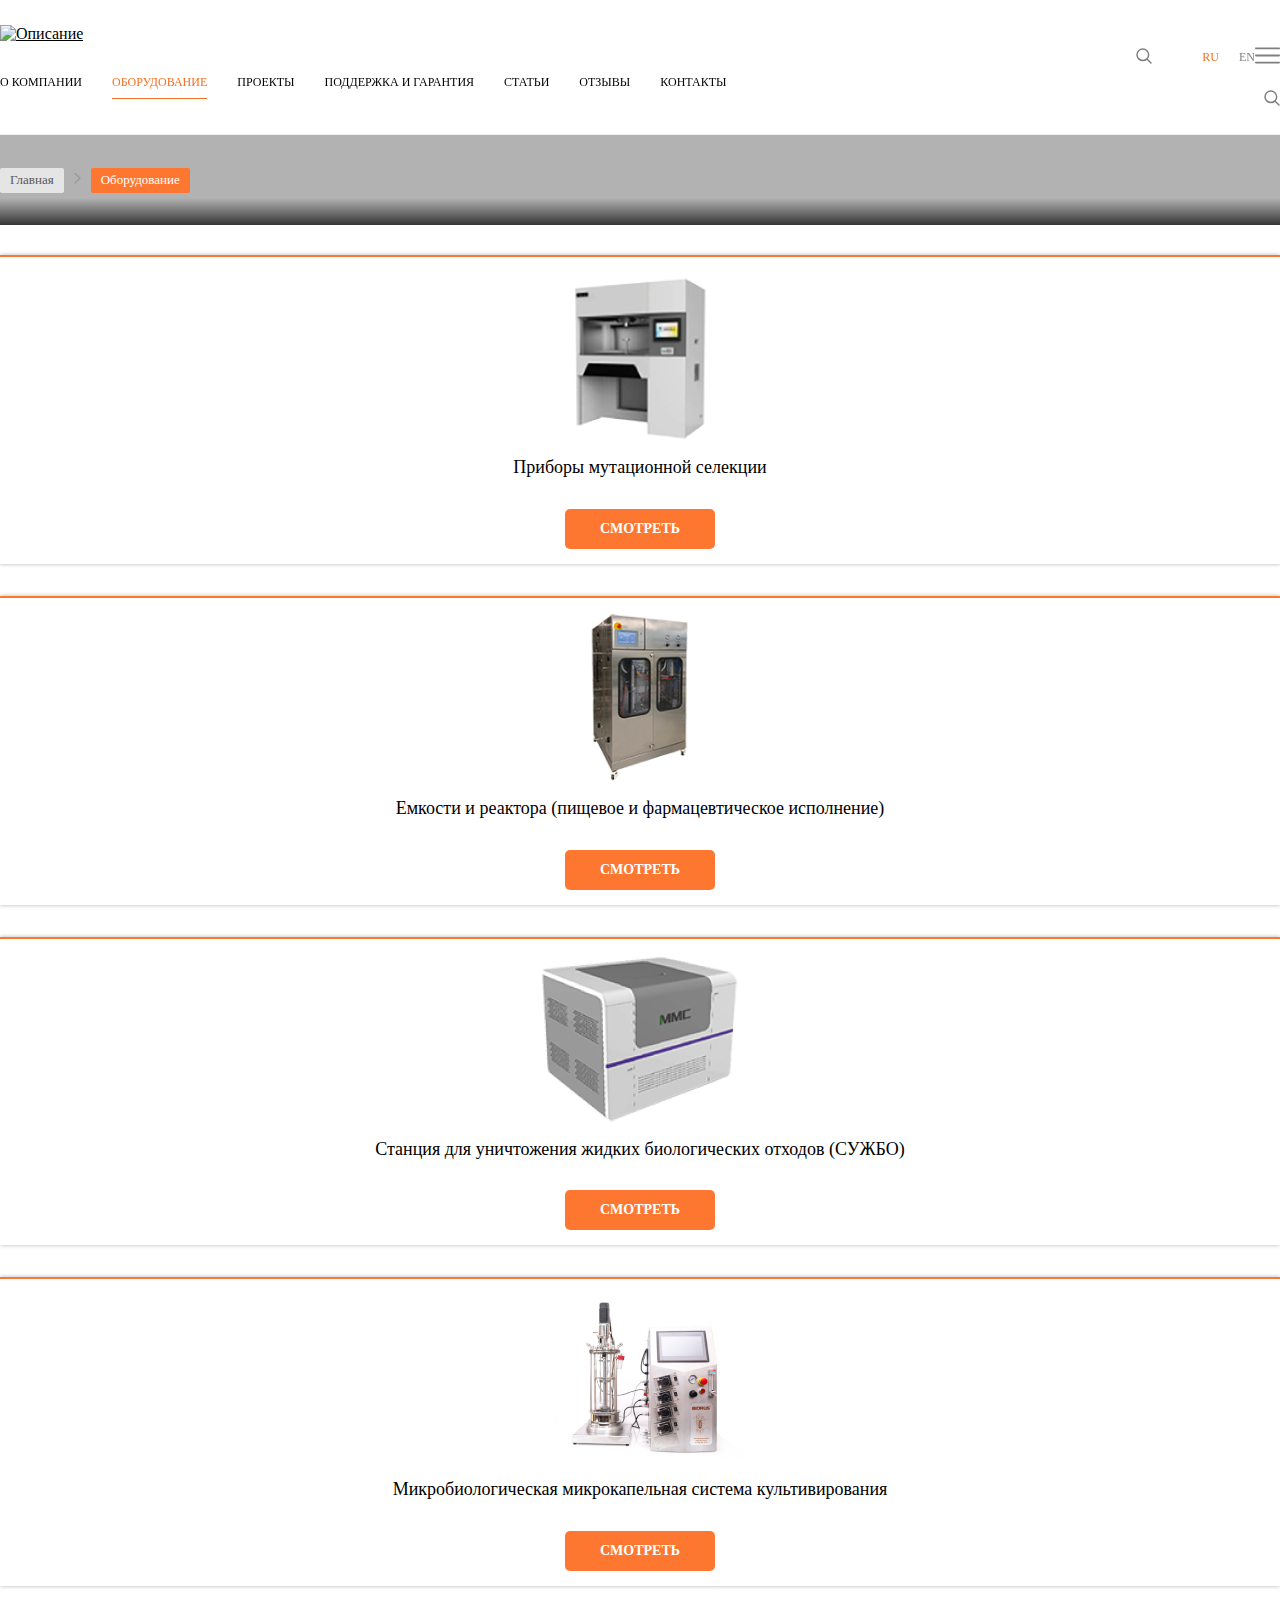
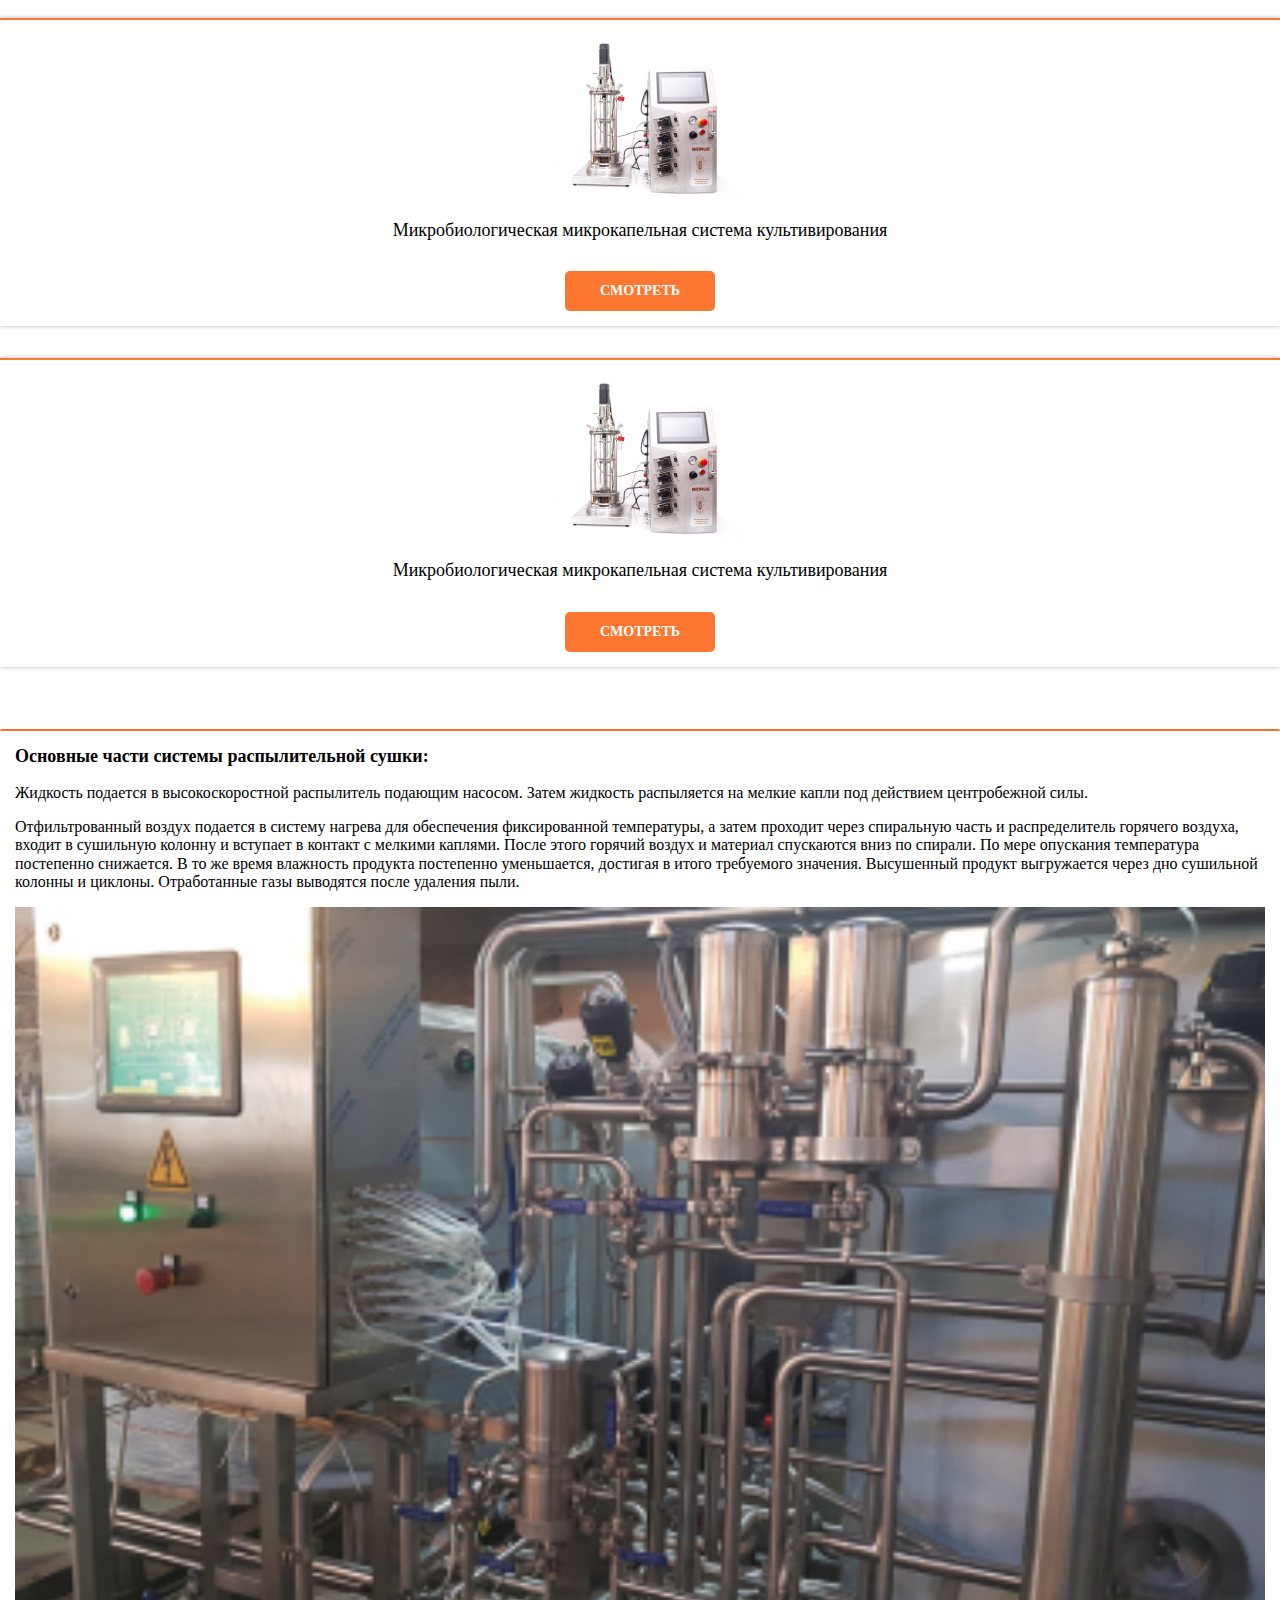
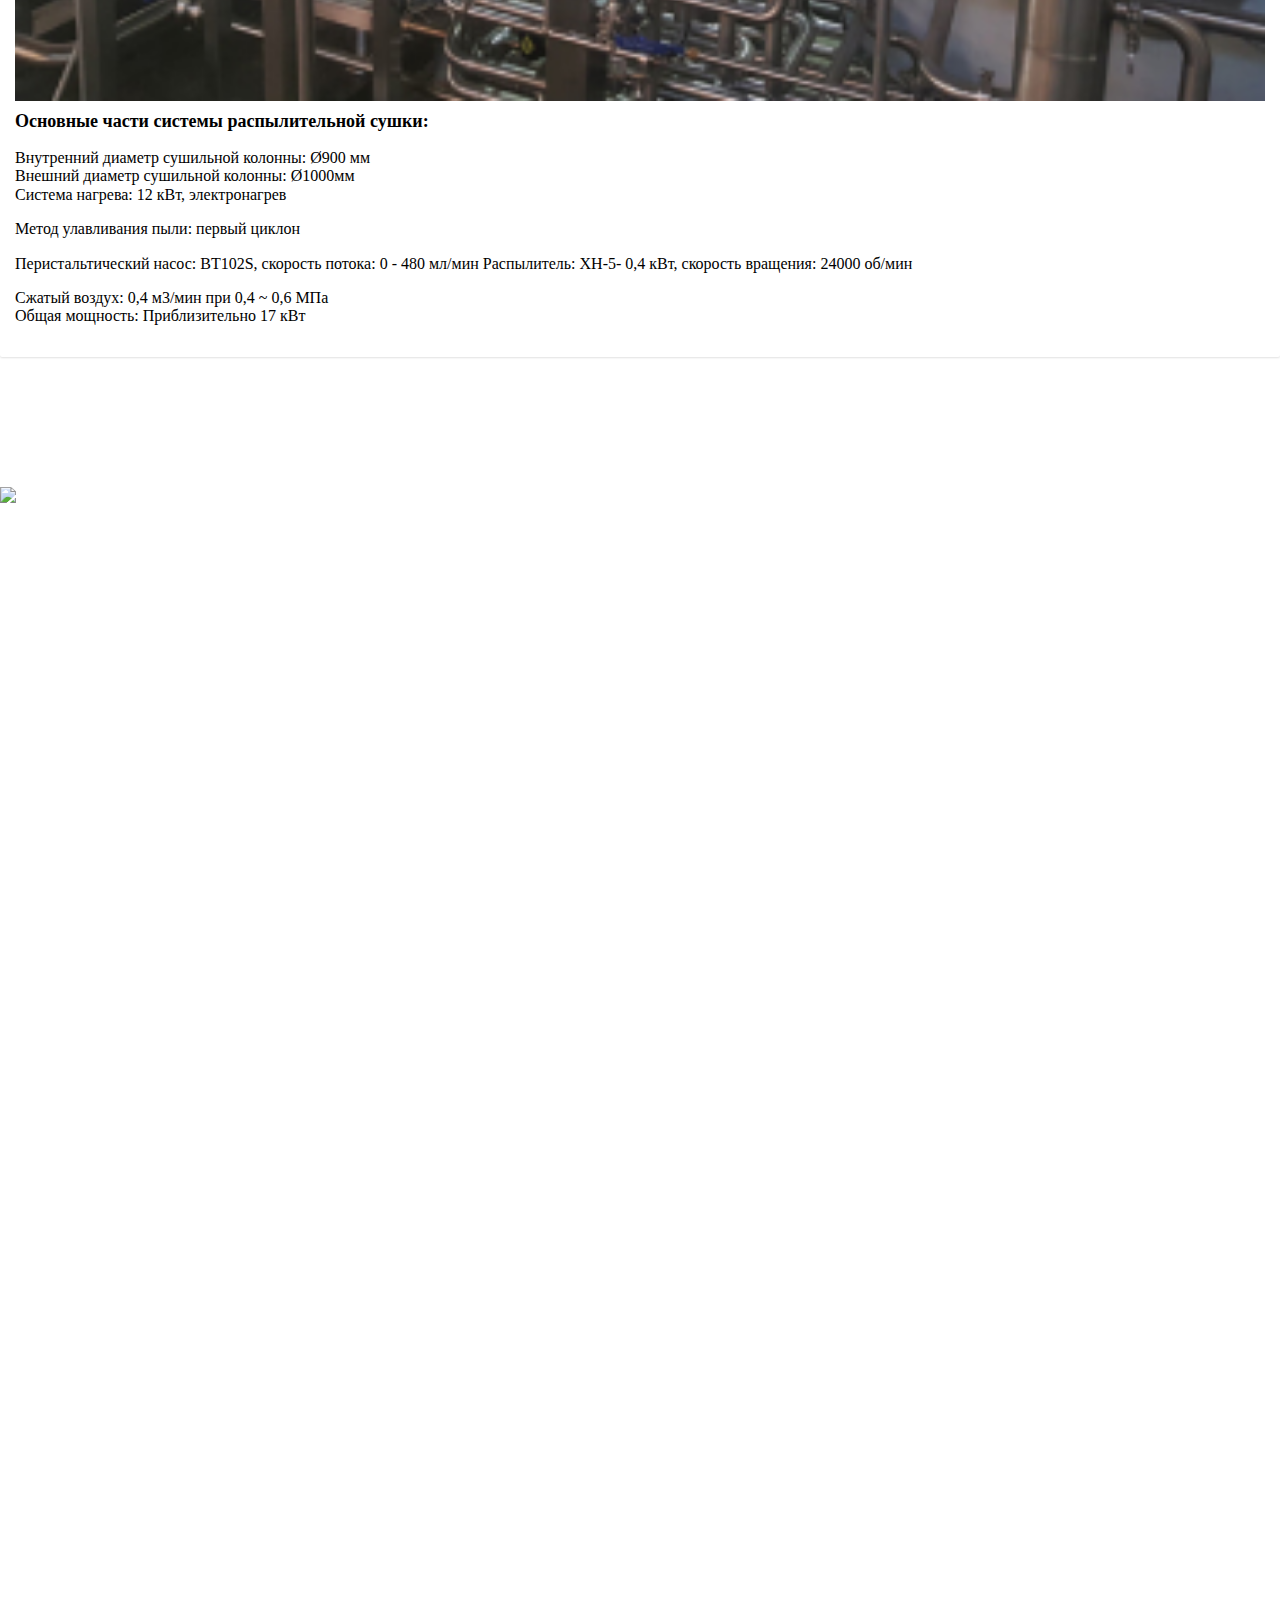
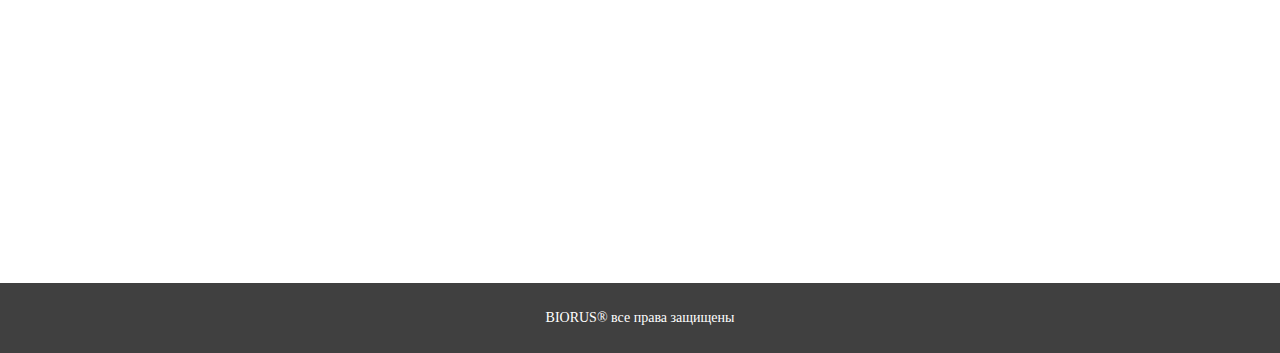
==== commit 58d534f0: "fix footer" ====
--- a/catalog.html
+++ b/catalog.html
@@ -314,175 +314,174 @@
 	<footer class="footer">
 		<div class="footer__top">
 			<div class="container">
+				<img src="https://bio-rus.ru/assets/template/img/logo.png" alt="Описание">
+				<p class="footer__label">Осуществляем поставки оборудования по России и СНГ</p>
+
 				<div class="row">
-					<div class="col-12 col-lg-6">
-						<img src="https://bio-rus.ru/assets/template/img/logo.png" alt="Описание">
-						<p class="footer__label">Осуществляем поставки оборудования по России и СНГ</p>
-						<nav class="footer-menu">
-							<div class="footer-menu__item">
-								<a href="otzyivyi.html" class="footer-menu__link link">Отзывы</a>
-								<a href="o-kompanii.html" class="footer-menu__link link">О компании</a>
-								<a href="oborudovanie/" class="footer-menu__link link">Оборудование</a>
-								<a href="proektyi/" class="footer-menu__link link">Проекты</a>
-								<a href="stati/" class="footer-menu__link link">Статьи</a>
-
-							</div>
-							<div class="footer-menu__item">
-								<a href="podderzhka-i-garantiya/servisnyie-czentryi.html" class="footer-menu__link link">Сервисные
-									центры</a>
-								<a href="podderzhka-i-garantiya/video-instrukczii.html" class="footer-menu__link link">Видео
-									инструкции</a>
-								<a href="podderzhka-i-garantiya/oborudovanie-dlya-test-drajva/"
-									class="footer-menu__link link">Оборудование для испытаний</a>
-								<a href="novosti/" class="footer-menu__link link">Новости</a>
-								<a href="kontaktyi.html" class="footer-menu__link link">Контакты</a>
-							</div>
-						</nav>
-					</div>
-					<div class="col-12 offset-lg-1 col-lg-5">
-						<div class="row">
-							<div class="col-12 col-sm-6">
-								<div class="footer__section">
-									<p class="footer__section-title">
-										<strong>BIORUS® в Москве</strong>
-									</p>
-									<div class="footer__section-wrapper">
-										<a href="tel:74955436908" class="link">+7(495) 543-69-08</a>
-										<a href="tel:74993222051" class="link">+7(499) 322-20-51</a>
-										<p>Адрес: ул. Дорожная 60Б, офис 333 А</p>
-									</div>
+					<div class="footer__column col-12 col-md-6 col-xl-3 def">
+						<div class="footer-menu__item">
+							<a href="" class="footer-menu__link link">Оборудование</a>
+							<a href="" class="footer-menu__link link">Наши проекты</a>
+							<a href="" class="footer-menu__link link">Испытательная станция</a>
+						</div>
+					</div>
+
+					<div class="footer__column col-12 col-md-6 col-xl-3">
+						<div class="footer-menu__item">
+							<a href="" class="footer-menu__link link">О компании</a>
+							<a href="" class="footer-menu__link link">Поддержка и гарантия</a>
+							<a href="" class="footer-menu__link link">Статьи</a>
+							<a href="" class="footer-menu__link link">Контакты</a>
+						</div>
+					</div>
+
+					<div class="footer__column col-12 col-md-6 col-xl-3 def">
+						<div class="footer__section">
+							<p class="footer__section-title">
+								<strong>BIORUS® в Москве</strong>
+							</p>
+							<div class="footer__section-wrapper">
+								<a href="tel:74955436908" class="link">+7(495) 543-69-08</a>
+								<a href="tel:74993222051" class="link">+7(499) 322-20-51</a>
+								<p>Адрес: ул. Дорожная 60Б, офис 333 А</p>
+							</div>
+						</div>
+						<div class="footer__section">
+							<p class="footer__section-title">
+								<strong>BIORUS® в Санкт-Петербурге</strong>
+							</p>
+							<div class="footer__section-wrapper">
+								<a href="tel:78124072667" class="link">+7(812) 407-26-67</a>
+							</div>
+						</div>
+						<div class="footer__section">
+							<p class="footer__section-title">
+								<strong>BIORUS® в Новосибирске</strong>
+							</p>
+							<div class="footer__section-wrapper">
+								<a href="tel:73833830246" class="link">+7(383) 383-02-46</a>
+							</div>
+						</div>
+						<div class="footer__section">
+							<p class="footer__section-title">
+								<strong>BIORUS® в Саранске</strong>
+							</p>
+							<div class="footer__section-wrapper">
+								<a href="tel:73833830246" class="link">+7(926) 573-55-88</a>
+							</div>
+						</div>
+					</div>
+
+					<div class="footer__column col-12 col-md-6 col-xl-3 def">
+						<div class="footer__section">
+							<p class="footer__section-title">
+								<strong>BIORUS® Европейский офис и Сервисный центр</strong>
+							</p>
+							<div class="footer__section-wrapper">
+								<a href="tel:74955436908" class="link">+358 9 2218214</a>
+								<a href="tel:74993222051" class="link">+358 9 2218213</a>
+								<p>Finland, 02430 Masala, Salmitie 3</p>
+							</div>
+						</div>
+						<div class="footer__section">
+							<p class="footer__section-title">
+								<strong>BIORUS® в Минске</strong>
+							</p>
+							<div class="footer__section-wrapper">
+								<a href="tel:73833830246" class="link">+375(44) 799-20-56</a>
+							</div>
+						</div>
+						<div class="footer__section">
+							<p class="footer__section-title">
+								<strong>BIORUS® в Красноярске</strong>
+							</p>
+							<div class="footer__section-wrapper">
+								<a href="tel:73912287037" class="link">+7(391) 228-70-378</a>
+							</div>
+						</div>
+						<div class="footer__section">
+							<p class="footer__section-title">
+								<strong>BIORUS® в Казахстане</strong>
+							</p>
+							<div class="footer__section-wrapper">
+								<a href="tel:73833830246" class="link">+7(701) 220-09-69</a>
+							</div>
+						</div>
+					</div>
+				</div>
+
+				<div class="footer__bottom">
+					<div class="row">
+						<div class="footer__column col-12 col-md-6 col-xl-3 def">
+							<div class="footer__section">
+								<p class="footer__section-title">
+									<strong>Email:</strong>
+								</p>
+								<div class="footer__section-wrapper">
+									<a href="/cdn-cgi/l/email-protection#5b32353d341b39323476292e2875292e" class="link"><span
+											class="__cf_email__"
+											data-cfemail="2b42454d446b49424406595e5805595e">[email&#160;protected]</span></a>
+									<a href="/cdn-cgi/l/email-protection#43272a312620372c3103212a2c6e3136306d3136" class="link"><span
+											class="__cf_email__"
+											data-cfemail="8ce8e5fee9eff8e3fecceee5e3a1fef9ffa2fef9">[email&#160;protected]</span></a>
+									<a href="/cdn-cgi/l/email-protection#711f1e071e0218131803021a3113181e5c0304025f0304"
+										class="link"><span class="__cf_email__"
+											data-cfemail="6c02031a031f050e051e1f072c0e0503411e191f421e19">[email&#160;protected]</span></a>
 								</div>
-								<div class="footer__section">
-									<p class="footer__section-title">
-										<strong>BIORUS® в Санкт-Петербурге</strong>
-									</p>
-									<div class="footer__section-wrapper">
-										<a href="tel:78124072667" class="link">+7(812) 407-26-67</a>
-									</div>
+							</div>
+						</div>
+						<div class="footer__column col-12 col-md-6 col-xl-3 def">
+							<div class="footer__section">
+								<p class="footer__section-title">
+									<strong>Руководитель:</strong>
+								</p>
+								<div class="footer__section-wrapper">
+									<p>Яковлев Роман Борисович</p>
+									<a href="tel:79037526666" class="link">+7(903) 752-66-66</a>
 								</div>
-								<div class="footer__section">
-									<p class="footer__section-title">
-										<strong>BIORUS® в Новосибирске</strong>
-									</p>
-									<div class="footer__section-wrapper">
-										<a href="tel:73833830246" class="link">+7(383) 383-02-46</a>
-									</div>
+							</div>
+						</div>
+						<div class="footer__column col-12 col-md-6 col-xl-3 def">
+							<div class="footer__section">
+								<p class="footer__section-title">
+									<strong>Наши проекты:</strong>
+								</p>
+								<div class="footer__section-wrapper">
+									<a href="http://ферментер.рф" class="link">www.ферментер.рф</a>
+									<a href="http://biorusprom.ru" class="link">biorusprom.ru</a>
 								</div>
-								<div class="footer__section">
-									<p class="footer__section-title">
-										<strong>BIORUS® в Красноярске</strong>
-									</p>
-									<div class="footer__section-wrapper">
-										<a href="tel:73912287037" class="link">+7(391) 228-70-378</a>
-									</div>
+							</div>
+						</div>
+						<div class="footer__column col-12 col-md-6 col-xl-3 def">
+							<div class="footer__section">
+								<p class="footer__section-title">
+									<strong>Наш инстаграмм:</strong>
+								</p>
+								<div class="footer__section-wrapper">
+									<a rel="noopener" href="https://www.instagram.com/biorus_russia/" target="_blank"
+										aria-label="Перейти в Instagram"><svg version="1.1" width="22" height="22"
+											xmlns="http://www.w3.org/2000/svg" xmlns:xlink="http://www.w3.org/1999/xlink" x="0px" y="0px"
+											viewBox="0 0 56.7 56.7" enable-background="new 0 0 56.7 56.7" xml:space="preserve">
+											<g fill="#FFFFFF">
+												<path d="M28.2,16.7c-7,0-12.8,5.7-12.8,12.8s5.7,12.8,12.8,12.8S41,36.5,41,29.5S35.2,16.7,28.2,16.7z M28.2,37.7
+			c-4.5,0-8.2-3.7-8.2-8.2s3.7-8.2,8.2-8.2s8.2,3.7,8.2,8.2S32.7,37.7,28.2,37.7z"></path>
+												<circle cx="41.5" cy="16.4" r="2.9"></circle>
+												<path d="M49,8.9c-2.6-2.7-6.3-4.1-10.5-4.1H17.9c-8.7,0-14.5,5.8-14.5,14.5v20.5c0,4.3,1.4,8,4.2,10.7c2.7,2.6,6.3,3.9,10.4,3.9
+			h20.4c4.3,0,7.9-1.4,10.5-3.9c2.7-2.6,4.1-6.3,4.1-10.6V19.3C53,15.1,51.6,11.5,49,8.9z M48.6,39.9c0,3.1-1.1,5.6-2.9,7.3
+			s-4.3,2.6-7.3,2.6H18c-3,0-5.5-0.9-7.3-2.6C8.9,45.4,8,42.9,8,39.8V19.3c0-3,0.9-5.5,2.7-7.3c1.7-1.7,4.3-2.6,7.3-2.6h20.6
+			c3,0,5.5,0.9,7.3,2.7c1.7,1.8,2.7,4.3,2.7,7.2V39.9L48.6,39.9z"></path>
+											</g>
+										</svg></a>
 								</div>
-								<div class="footer__section">
-									<p class="footer__section-title">
-										<strong>BIORUS® в Саранске</strong>
-									</p>
-									<div class="footer__section-wrapper">
-										<a href="tel:73833830246" class="link">+7(926) 573-55-88</a>
-									</div>
-								</div>
-								<div class="footer__section">
-									<p class="footer__section-title">
-										<strong>BIORUS® в Казахстане</strong>
-									</p>
-									<div class="footer__section-wrapper">
-										<a href="tel:73833830246" class="link">+7(701) 220-09-69</a>
-									</div>
-								</div>
-							</div>
-							<div class="col-12 col-sm-6">
-								<div class="footer__section">
-									<p class="footer__section-title">
-										<strong>BIORUS® Европейский офис и Сервисный центр</strong>
-									</p>
-									<div class="footer__section-wrapper">
-										<a href="tel:74955436908" class="link">+358 9 2218214</a>
-										<a href="tel:74993222051" class="link">+358 9 2218213</a>
-										<p>Finland, 02430 Masala, Salmitie 3</p>
-									</div>
-								</div>
-								<div class="footer__section">
-									<p class="footer__section-title">
-										<strong>BIORUS® в Минске</strong>
-									</p>
-									<div class="footer__section-wrapper">
-										<a href="tel:73833830246" class="link">+375(44) 799-20-56</a>
-									</div>
-								</div>
-								<div class="footer__section">
-									<p class="footer__section-title">
-										<strong>Email:</strong>
-									</p>
-									<div class="footer__section-wrapper">
-										<a href="/cdn-cgi/l/email-protection#5b32353d341b39323476292e2875292e" class="link"><span
-												class="__cf_email__"
-												data-cfemail="2b42454d446b49424406595e5805595e">[email&#160;protected]</span></a>
-										<a href="/cdn-cgi/l/email-protection#43272a312620372c3103212a2c6e3136306d3136" class="link"><span
-												class="__cf_email__"
-												data-cfemail="8ce8e5fee9eff8e3fecceee5e3a1fef9ffa2fef9">[email&#160;protected]</span></a>
-										<a href="/cdn-cgi/l/email-protection#711f1e071e0218131803021a3113181e5c0304025f0304"
-											class="link"><span class="__cf_email__"
-												data-cfemail="6c02031a031f050e051e1f072c0e0503411e191f421e19">[email&#160;protected]</span></a>
-									</div>
-								</div>
-								<div class="footer__section">
-									<p class="footer__section-title">
-										<strong>Руководитель:</strong>
-									</p>
-									<div class="footer__section-wrapper">
-										<p>Яковлев Роман Борисович</p>
-										<a href="tel:79037526666" class="link">+7(903) 752-66-66</a>
-									</div>
-								</div>
-								<div class="footer__section">
-									<p class="footer__section-title">
-										<strong>Наши проекты:</strong>
-									</p>
-									<div class="footer__section-wrapper">
-										<a href="http://ферментер.рф" class="link">www.ферментер.рф</a>
-										<a href="http://biorusprom.ru" class="link">biorusprom.ru</a>
-									</div>
-								</div>
-								<div class="footer__section">
-									<p class="footer__section-title">
-										<strong>Наш инстаграмм:</strong>
-									</p>
-									<div class="footer__section-wrapper">
-										<a rel="noopener" href="https://www.instagram.com/biorus_russia/" target="_blank"
-											aria-label="Перейти в Instagram"><svg version="1.1" width="22" height="22"
-												xmlns="http://www.w3.org/2000/svg" xmlns:xlink="http://www.w3.org/1999/xlink" x="0px" y="0px"
-												viewBox="0 0 56.7 56.7" enable-background="new 0 0 56.7 56.7" xml:space="preserve">
-												<g fill="#FFFFFF">
-													<path d="M28.2,16.7c-7,0-12.8,5.7-12.8,12.8s5.7,12.8,12.8,12.8S41,36.5,41,29.5S35.2,16.7,28.2,16.7z M28.2,37.7
-        c-4.5,0-8.2-3.7-8.2-8.2s3.7-8.2,8.2-8.2s8.2,3.7,8.2,8.2S32.7,37.7,28.2,37.7z"></path>
-													<circle cx="41.5" cy="16.4" r="2.9"></circle>
-													<path d="M49,8.9c-2.6-2.7-6.3-4.1-10.5-4.1H17.9c-8.7,0-14.5,5.8-14.5,14.5v20.5c0,4.3,1.4,8,4.2,10.7c2.7,2.6,6.3,3.9,10.4,3.9
-        h20.4c4.3,0,7.9-1.4,10.5-3.9c2.7-2.6,4.1-6.3,4.1-10.6V19.3C53,15.1,51.6,11.5,49,8.9z M48.6,39.9c0,3.1-1.1,5.6-2.9,7.3
-        s-4.3,2.6-7.3,2.6H18c-3,0-5.5-0.9-7.3-2.6C8.9,45.4,8,42.9,8,39.8V19.3c0-3,0.9-5.5,2.7-7.3c1.7-1.7,4.3-2.6,7.3-2.6h20.6
-        c3,0,5.5,0.9,7.3,2.7c1.7,1.8,2.7,4.3,2.7,7.2V39.9L48.6,39.9z"></path>
-												</g>
-											</svg></a>
-									</div>
-								</div>
-							</div>
-						</div>
-					</div>
-				</div>
-			</div>
-		</div>
-		<div class="footer__bottom">
+							</div>
+						</div>
+					</div>
+				</div>
+			</div>
+		</div>
+		<div class="footer__copy">
 			<div class="container">
-				<div class="row align-items-center">
-					<div class="col-6">
-						<p class="copyright">ООО «Биорус» 2018</p>
-					</div>
-					<div class="col-6">
-
-					</div>
-				</div>
+				<p class="copyright">BIORUS® все права защищены</p>
 			</div>
 		</div>
 	</footer>
--- a/style/main.css
+++ b/style/main.css
@@ -2624,17 +2624,43 @@
 .footer {
 	background: url("https://bio-rus.ru/assets/template/img/footer-bg.jpg") no-repeat;
 	background-size: cover;
+	color: #fff;
+	font-size: 14px;
+	line-height: 1.2;
 }
 
 .footer__top {
 	padding: 50px 0;
 	padding-top: 70px;
-	background: url("https://bio-rus.ru/assets/template/img/footer-icon.svg") no-repeat 48% center;
+	/* background: url("https://bio-rus.ru/assets/template/img/footer-icon.svg") no-repeat 48% center; */
 }
 
 .footer__bottom {
 	padding: 20px 0;
-	border-top: 1px solid rgba(255, 255, 255, 0.1);
+	border-top: 1px solid rgba(255, 255, 255, 0.7);
+	margin-top: 15px;
+}
+
+
+.footer__copy {
+	background: rgba(0, 0, 0, 0.75);
+	padding: 27px;
+	text-align: center;
+}
+
+
+@media (max-width: 767px) {
+	.footer__bottom {
+		padding-bottom: 0;
+	}
+
+	.footer__top {
+		padding: 30px 0;
+	}
+
+	.footer__copy {
+		padding: 15px;
+	}
 }
 
 .footer__lang {
@@ -2643,17 +2669,18 @@
 
 .footer__label {
 	font-size: 15px;
-	color: rgba(255, 255, 255, 0.5);
+	color: rgba(255, 255, 255, 1);
 	margin-top: 15px;
+	margin-bottom: 30px;
 }
 
 .footer__section:not(:last-child) {
-	margin-bottom: 25px;
+	margin-bottom: 20px;
 }
 
 .footer__section-title {
 	margin: 0;
-	color: rgba(255, 255, 255, 0.5);
+	color: rgba(255, 255, 255, 1);
 	font-size: 15px;
 	font-weight: bold;
 }
@@ -2669,20 +2696,20 @@
 
 .footer__section-wrapper p {
 	margin: 0;
-	color: rgba(255, 255, 255, 0.5);
+	color: rgba(255, 255, 255, 1);
 	font-size: 15px;
 	margin-top: 5px;
 }
 
 .footer__section-wrapper a {
 	margin: 0;
-	color: rgba(255, 255, 255, 0.5);
+	color: rgba(255, 255, 255, 1);
 	font-size: 15px;
 	margin-top: 5px;
 }
 
 .footer__section-wrapper a::after {
-	background: rgba(255, 255, 255, 0.5);
+	background: rgba(255, 255, 255, 1);
 }
 
 .sidebar__grid {
@@ -3358,10 +3385,9 @@
 
 .copyright {
 	margin: 0;
-	font-size: 12px;
-	color: rgba(255, 255, 255, 0.25);
-	font-weight: bold;
-	text-transform: uppercase;
+	font-size: 14px;
+	color: rgba(255, 255, 255, 1);
+	font-weight: normal;
 }
 
 .footer-menu {
@@ -3386,14 +3412,48 @@
 }
 
 .footer-menu__link {
-	font-size: 12px;
+	font-size: 18px;
+	line-height: 1.2;
 	color: #fff;
 	text-transform: uppercase;
-	font-weight: bold;
+	font-weight: 500;
 }
 
 .footer-menu__link:not(:last-child) {
 	margin-bottom: 30px;
+}
+
+.footer__column {
+	margin-bottom: 15px;
+}
+
+@media (max-width: 992px) {
+	.footer-menu__link:not(:last-child) {
+		margin-bottom: 15px;
+	}
+
+	.footer__column {
+		margin-bottom: 20px;
+	}
+}
+
+@media (max-width: 767px) {
+
+	.footer-menu__link {
+		font-size: 16px;
+	}
+
+	.footer__column {
+		margin-bottom: 15px;
+	}
+
+	.footer__column:not(.def) {
+		margin-bottom: 30px;
+	}
+
+	.footer__column:last-of-type {
+		margin-bottom: 0;
+	}
 }
 
 .template {
@@ -4726,9 +4786,10 @@
 		font-size: 16px;
 	}
 
+	/* 
 	.footer-menu__link {
 		font-size: 11px;
-	}
+	} */
 
 	.no-page__grid {
 		padding: 0;
